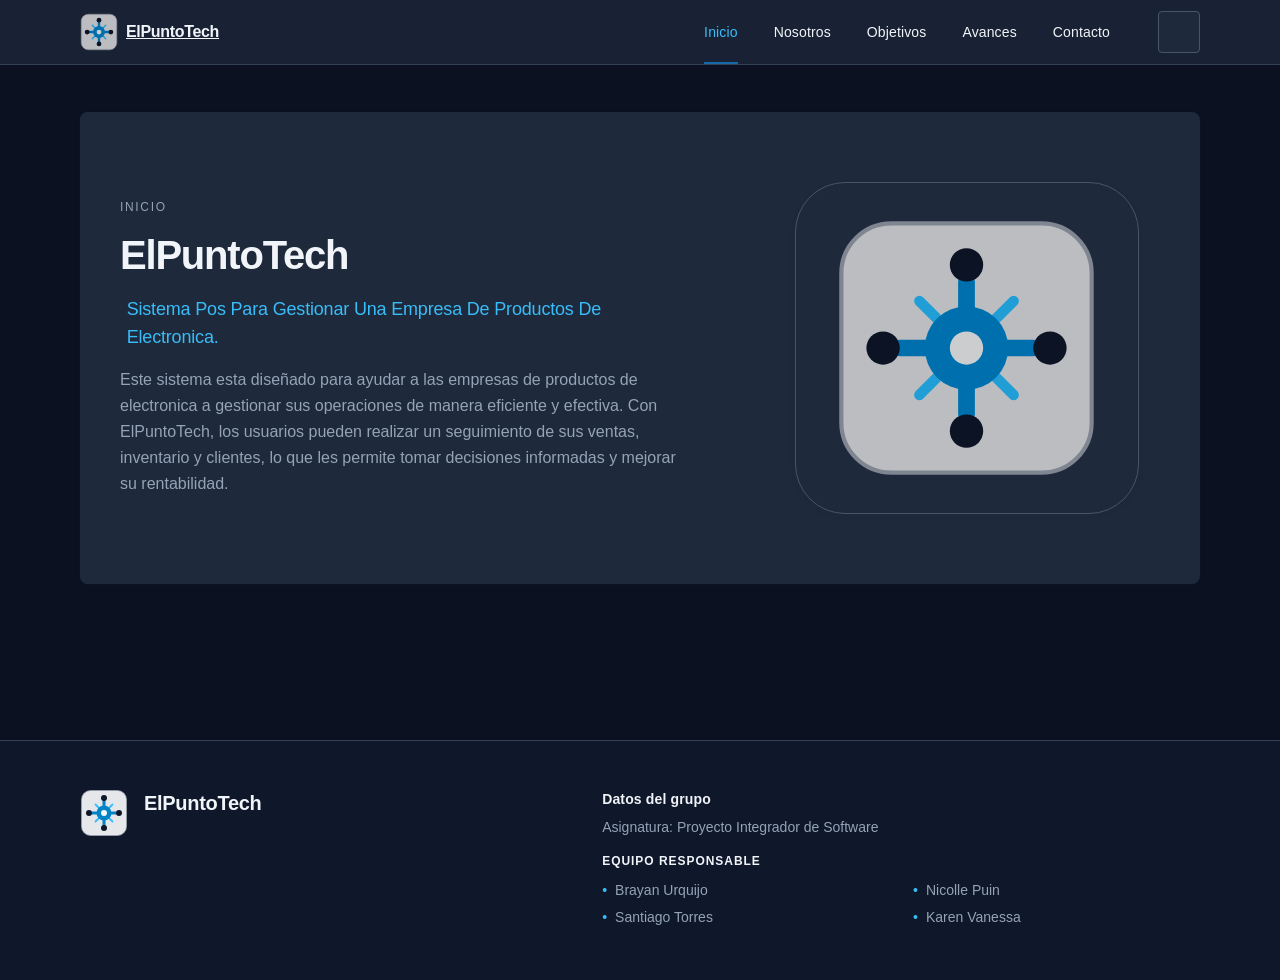
==== Index.html @ d8b2cdc7 "feat: agregar páginas base del proyecto" ====
<!DOCTYPE html>
<html lang="es">
	<head>
		<meta charset="utf-8">
		<meta content="width=device-width, initial-scale=1.0" name="viewport">
		<title>
			ElPuntoTech
		</title>
		<link rel="icon" type="image/svg+xml" href="img/logo-elpuntotech.svg">
		<link href="https://fonts.googleapis.com/icon?family=Material+Icons" rel="stylesheet">
		<link href="css/styles.css" rel="stylesheet">
		<script src="js/theme.js"></script>
	</head>
	<body class="cuerpo-aplicacion">
		<header class="encabezado-principal">
			<nav class="barra-navegacion">
				<div class="contenedor-pagina contenedor-navegacion">
					<a class="marca-navegacion" href="Index.html">
						<img class="logo-marca" src="img/logo-elpuntotech.svg" alt="Isotipo de ElPuntoTech">
						<span class="nombre-marca">ElPuntoTech</span>
					</a>
					<ul class="enlaces-navegacion">
						<li class="active">
							<a aria-current="page" href="Index.html">Inicio</a>
						</li>
						<li>
							<a href="Nosotros.html">Nosotros</a>
						</li>
						<li>
							<a href="Objetivos.html">Objetivos</a>
						</li>
						<li>
							<a href="Avances.html">Avances</a>
						</li>
						<li>
							<a href="Contacto.html">Contacto</a>
						</li>
					</ul>
					<button aria-label="Cambiar tema" class="boton-tema" id="boton-tema" title="Cambiar tema" type="button">
						<i class="material-icons" id="icono-tema">light_mode</i>
					</button>
				</div>
			</nav>
		</header>

		<main class="contenido-principal">
			<section class="seccion-inicio">
				<div class="contenedor-pagina">
					<div class="tarjeta-inicio">
						<div class="contenido-tarjeta">
							<div class="distribucion-inicio">
								<div class="contenido-inicio">
									<span class="etiqueta-inicio">INICIO</span>
									<h1 class="titulo-inicio">ElPuntoTech</h1>
									<p class="resumen-inicio">
										Sistema Pos Para Gestionar Una Empresa De Productos De Electronica.
									</p>
									<p class="descripcion-inicio">
										Este sistema esta diseñado para ayudar a las empresas de productos de electronica a gestionar sus operaciones de manera eficiente y efectiva. Con ElPuntoTech, los usuarios pueden realizar un seguimiento de sus ventas, inventario y clientes, lo que les permite tomar decisiones informadas y mejorar su rentabilidad.
									</p>
								</div>
								<div class="imagen-inicio">
									<div class="marco-logo">
										<img class="logo-principal" src="img/logo-elpuntotech.svg" alt="Logo de ElPuntoTech">
									</div>
								</div>
							</div>
						</div>
					</div>
				</div>
			</section>
		</main>


		<footer class="pie-pagina">
			<div class="contenedor-pagina">
				<div class="distribucion-pie">
					<div class="marca-pie">
						<img class="logo-pie" src="img/logo-elpuntotech.svg" alt="Isotipo de ElPuntoTech">
						<div>
							<span class="titulo-pie">ElPuntoTech</span>
						</div>
					</div>
					<div class="datos-grupo">
						<span class="encabezado-pie">Datos del grupo</span>
						<p class="texto-pie">
							Asignatura: Proyecto Integrador de Software
						</p>
						<span class="etiqueta-integrantes">Equipo responsable</span>
						<ul class="lista-integrantes">
							<li>Brayan Urquijo</li>
							<li>Nicolle Puin</li>
							<li>Santiago Torres</li>
							<li>Karen Vanessa</li>
						</ul>
					</div>
				</div>
			</div>
		</footer>

		
		<script src="js/app.js"></script>

	</body>
</html>
---- css/styles.css ----
html,
body {
  margin: 0;
  padding: 0;
}

body {
  min-width: 320px;
  overscroll-behavior: none;
}

main > :first-child {
  margin-top: 0 !important;
}

main > :last-child {
  margin-bottom: 0 !important;
}

::-webkit-scrollbar {
  display: none;
}

.cuerpo-aplicacion {
  background: #eef0f2;
  color: #1f2933;
  font-family: "Inter", sans-serif;
}

.contenido-principal {
  min-height: calc(100vh - 14rem);
  padding-top: 64px;
  background: #eef0f2;
}

.encabezado-principal {
  position: fixed;
  top: 0;
  right: 0;
  left: 0;
  z-index: 1000;
}

.barra-navegacion {
  display: flex;
  align-items: center;
  height: 64px;
  background: #f5f6f7;
  border-bottom: 1px solid #aeb5bd;
  box-shadow: none;
}

.contenedor-navegacion {
  display: flex;
  align-items: center;
  gap: 1rem;
  height: 100%;
}

.contenedor-pagina {
  width: 90%;
  max-width: 1120px;
  margin: 0 auto;
}

.marca-navegacion {
  position: static;
  display: inline-flex;
  align-items: center;
  flex: 0 0 auto;
  gap: 0.5rem;
  color: #1f2933;
  font-weight: 700;
  letter-spacing: -0.02em;
}

.logo-marca {
  display: block;
  width: 38px;
  height: 38px;
  object-fit: contain;
}

.nombre-marca {
  font-size: inherit;
}

.enlaces-navegacion {
  display: flex;
  align-items: center;
  gap: 0.25rem;
  margin: 0 0 0 auto;
  padding: 0;
  list-style: none;
}

.enlaces-navegacion li {
  display: block;
}

.enlaces-navegacion a {
  display: block;
  padding: 0 16px;
  line-height: 64px;
  text-decoration: none;
}

.barra-navegacion .enlaces-navegacion a {
  position: relative;
  color: #59636e;
  font-size: 0.875rem;
  font-weight: 500;
  letter-spacing: 0.01em;
}

.barra-navegacion .enlaces-navegacion a::after {
  position: absolute;
  right: 16px;
  bottom: 0;
  left: 16px;
  height: 2px;
  background: #1769aa;
  content: "";
  opacity: 0;
  transition: opacity 0.2s ease;
}

.barra-navegacion .enlaces-navegacion li.active a,
.barra-navegacion .enlaces-navegacion li:hover a {
  color: #1769aa;
}

.barra-navegacion .enlaces-navegacion li.active a::after,
.barra-navegacion .enlaces-navegacion li:hover a::after {
  opacity: 1;
}

.boton-tema {
  display: inline-flex;
  align-items: center;
  justify-content: center;
  width: 42px;
  height: 42px;
  margin: 0 0 0 1rem;
  padding: 0;
  color: #4b5563;
  background: #e4e7ea;
  border: 1px solid #9da5ae;
  border-radius: 4px;
  cursor: pointer;
  line-height: 1;
}

.boton-tema:hover,
.boton-tema:focus {
  color: #155e91;
  background: #d7dce1;
  border-color: #6b7280;
}

.seccion-inicio {
  padding: 3rem 0;
}

.tarjeta-inicio {
  overflow: hidden;
  margin: 0;
  background: #f8f9fa;
  border-radius: 8px;
  box-shadow: 0 2px 5px rgb(31 41 51 / 12%);
}

.contenido-tarjeta {
  padding: 0;
}

.distribucion-inicio {
  display: grid;
  grid-template-columns: 7fr 5fr;
}

.contenido-inicio {
  display: flex;
  flex-direction: column;
  align-items: center;
  justify-content: center;
  min-height: 360px;
  padding: 3.5rem 2.5rem;
  text-align: left;
  background: #f8f9fa;
}

.etiqueta-inicio {
  display: inline-block;
  align-self: flex-start;
  margin-bottom: 1rem;
  color: #59636e;
  font-size: 0.75rem;
  font-weight: 500;
  letter-spacing: 0.14em;
  line-height: 1rem;
  text-transform: uppercase;
}

.titulo-inicio {
  width: 100%;
  max-width: 620px;
  margin: 0 0 1rem;
  color: #1f2933;
  font-size: 2.5rem;
  font-weight: 700;
  letter-spacing: -0.03em;
  line-height: 3rem;
}

.resumen-inicio {
  width: 100%;
  max-width: 560px;
  margin: 0 0 1rem;
  color: #1769aa;
  font-size: 1.125rem;
  letter-spacing: -0.01em;
  line-height: 1.75rem;
}

.descripcion-inicio {
  width: 100%;
  max-width: 600px;
  margin: 0;
  color: #59636e;
  font-size: 1rem;
  line-height: 1.625;
}

.imagen-inicio {
  display: flex;
  align-items: center;
  justify-content: center;
  min-height: 360px;
  padding: 2rem;
  border-radius: 0 8px 8px 0;
}

.marco-logo {
  width: 85%;
  overflow: hidden;
  background: #f8f9fa;
  border: 1px solid #cbd5e1;
  border-radius: 50px;
  box-shadow: 0 2px 5px rgb(31 41 51 / 12%);
}

.logo-principal {
  display: block;
  width: 78%;
  max-width: 280px;
  margin: 2rem auto;
  aspect-ratio: 1;
  object-fit: contain;
}

.pie-pagina {
  padding: 3rem 0 1.25rem;
  background: #f5f6f7;
  border-top: 1px solid #aeb5bd;
}

.distribucion-pie {
  display: grid;
  grid-template-columns: 5fr 6fr;
  gap: 1.5rem;
  align-items: flex-start;
  margin-bottom: 2rem;
}

.marca-pie {
  display: flex;
  align-items: flex-start;
  gap: 1rem;
}

.logo-pie {
  width: 48px;
  height: 48px;
  flex: 0 0 auto;
  object-fit: contain;
}

.titulo-pie {
  display: block;
  margin-bottom: 0.5rem;
  color: #1f2933;
  font-size: 1.25rem;
  font-weight: 600;
  letter-spacing: -0.015em;
  line-height: 1.75rem;
}

.encabezado-pie {
  display: block;
  margin-bottom: 0.5rem;
  color: #1f2933;
  font-size: 0.875rem;
  font-weight: 600;
  letter-spacing: 0.01em;
  line-height: 1.25rem;
}

.texto-pie {
  margin: 0 0 0.75rem;
  color: #59636e;
  font-size: 0.875rem;
  line-height: 1.5;
}

.etiqueta-integrantes {
  display: block;
  margin-top: 1rem;
  color: #1f2933;
  font-size: 0.75rem;
  font-weight: 600;
  letter-spacing: 0.08em;
  text-transform: uppercase;
}

.lista-integrantes {
  display: grid;
  grid-template-columns: repeat(2, minmax(0, 1fr));
  gap: 0.35rem 1.5rem;
  margin: 0.75rem 0 0;
  padding: 0;
  color: #59636e;
  font-size: 0.875rem;
  line-height: 1.5;
  list-style: none;
}

.lista-integrantes li::before {
  margin-right: 0.5rem;
  color: #1769aa;
  content: "•";
}

html.dark,
html.dark body {
  background: #0b1120 !important;
  color: #f1f5f9 !important;
  color-scheme: dark;
}

html.dark .contenido-principal {
  background: #0b1120 !important;
}

html:not(.dark) .contenido-principal {
  border: 1px solid #cbd5e1;
}

html.dark .barra-navegacion {
  background: #182234 !important;
  border-color: #334155 !important;
}

html.dark .marca-navegacion,
html.dark .barra-navegacion .enlaces-navegacion a {
  color: #f1f5f9;
}

html.dark .barra-navegacion .enlaces-navegacion li.active a,
html.dark .barra-navegacion .enlaces-navegacion li:hover a {
  color: #38bdf8;
}

html.dark .logo-marca {
  filter: brightness(0.82) saturate(1.15);
}

html.dark .boton-tema {
  color: #f1f5f9;
  background: #1e293b;
  border-color: #475569;
}

html.dark .boton-tema:hover,
html.dark .boton-tema:focus {
  color: #38bdf8;
  background: #334155;
  border-color: #475569;
}

html.dark .tarjeta-inicio,
html.dark .contenido-inicio,
html.dark .marco-logo {
  background: #1e293b;
  border-color: #475569;
}

html.dark .titulo-inicio,
html.dark .titulo-pie,
html.dark .encabezado-pie,
html.dark .etiqueta-integrantes {
  color: #f1f5f9;
}

html.dark .etiqueta-inicio,
html.dark .descripcion-inicio,
html.dark .texto-pie,
html.dark .lista-integrantes {
  color: #94a3b8;
}

html.dark .resumen-inicio {
  color: #38bdf8;
}

html.dark .logo-principal {
  filter: brightness(0.82) saturate(1.15);
}

html.dark .pie-pagina {
  background: #0f172a;
  border-color: #334155;
}

html.dark .lista-integrantes li::before {
  color: #38bdf8;
}

@media only screen and (max-width: 992px) {
  .distribucion-inicio {
    grid-template-columns: 1fr;
  }

  .contenido-inicio {
    padding: 2.5rem;
  }
}

@media only screen and (max-width: 600px) {
  .seccion-inicio {
    padding-top: 1.5rem;
    padding-bottom: 1.5rem;
  }

  .distribucion-inicio,
  .distribucion-pie {
    display: block;
  }

  .contenido-inicio,
  .imagen-inicio {
    padding: 1.5rem;
  }

  .titulo-inicio {
    font-size: 1.875rem;
    line-height: 2.25rem;
  }

  .resumen-inicio {
    font-size: 1rem;
    line-height: 1.5rem;
  }

  .datos-grupo {
    margin-top: 2rem;
  }

  .lista-integrantes {
    grid-template-columns: 1fr;
  }

  .nombre-marca {
    font-size: 1rem;
  }

  .boton-tema {
    margin-left: 4px;
  }

  .contenedor-pagina {
    width: calc(100% - 2rem);
  }
}
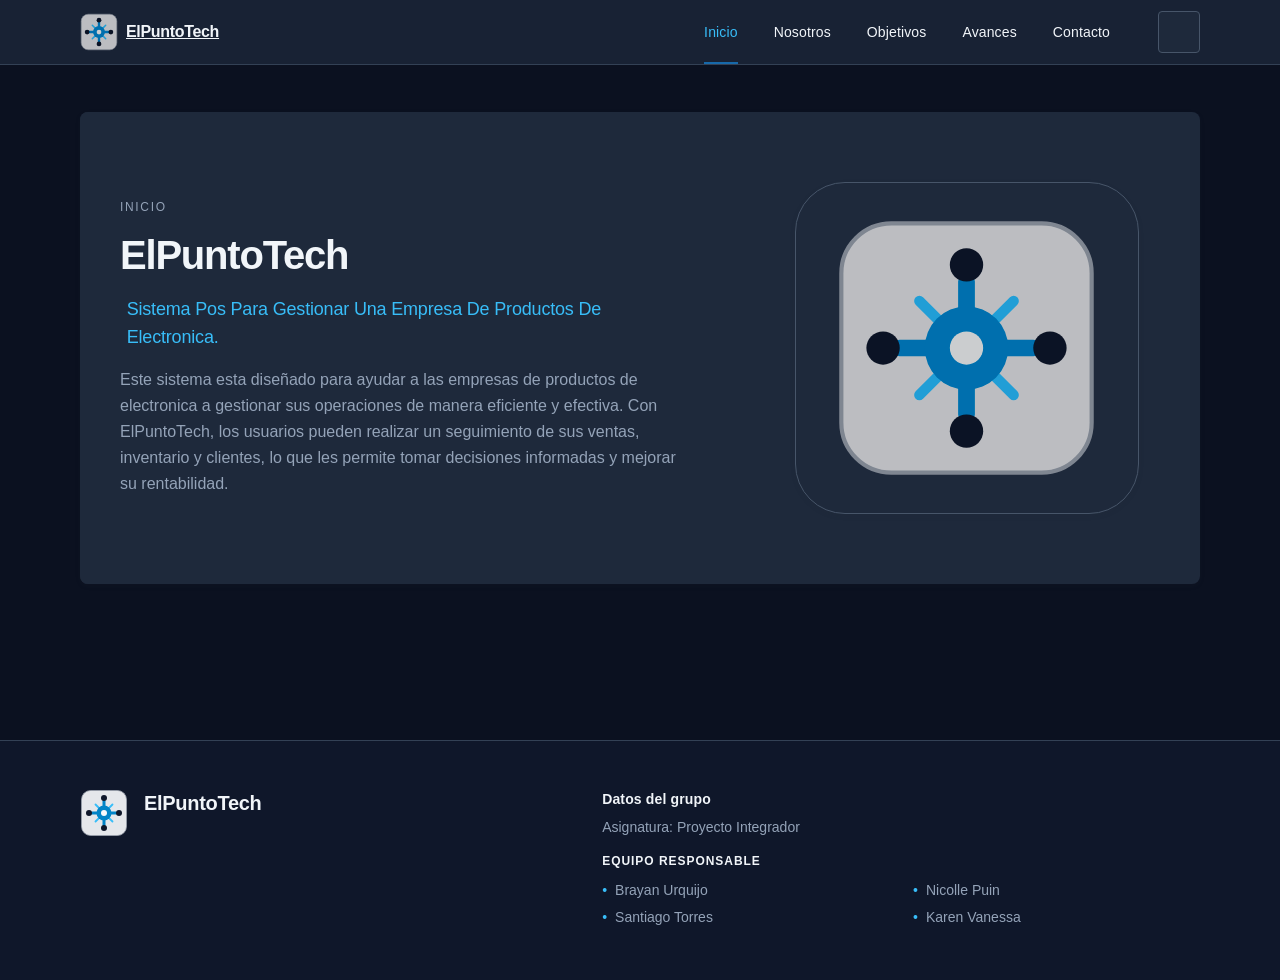
==== commit bf05b99d: "se elimina la confucion de la asignatura (TENIA PROYECTO INTEGRADOR DE SOFTWARE - HABIA ESCRITO DESA" ====
--- a/Index.html
+++ b/Index.html
@@ -84,7 +84,7 @@
 					<div class="datos-grupo">
 						<span class="encabezado-pie">Datos del grupo</span>
 						<p class="texto-pie">
-							Asignatura: Proyecto Integrador de Software
+							Asignatura: Proyecto Integrador
 						</p>
 						<span class="etiqueta-integrantes">Equipo responsable</span>
 						<ul class="lista-integrantes">
--- a/css/styles.css
+++ b/css/styles.css
@@ -170,6 +170,101 @@
   box-shadow: 0 2px 5px rgb(31 41 51 / 12%);
 }
 
+.seccion-objetivos {
+  padding: 3rem 0;
+}
+
+.tarjeta-objetivos {
+  margin-top: 2rem;
+}
+
+.titulo-objetivos {
+  margin-bottom: 1.5rem;
+  font-size: 1.8rem;
+  line-height: 2.25rem;
+}
+
+.lista-desplegable {
+  display: block;
+  margin: 0;
+  padding: 0;
+  border: 0;
+  box-shadow: none;
+  list-style: none;
+}
+
+.lista-desplegable li {
+  margin-bottom: 0.75rem;
+  border: 0;
+}
+
+.lista-desplegable .collapsible-header {
+  display: flex;
+  align-items: center;
+  cursor: pointer;
+  user-select: none;
+}
+
+.lista-desplegable .collapsible-body {
+  display: none;
+}
+
+.lista-desplegable li.active .collapsible-body {
+  display: block;
+}
+
+.lista-desplegable .collapsible-header {
+  min-height: 4rem;
+  padding: 1rem 1.25rem;
+  color: #1f2933;
+  background: #f1f5f9;
+  border: 1px solid #cbd5e1;
+  border-radius: 6px;
+  font-size: 1rem;
+  line-height: 1.5;
+  transition: background-color 0.2s ease, border-color 0.2s ease;
+}
+
+.lista-desplegable .collapsible-header:hover,
+.lista-desplegable .collapsible-header:focus {
+  background: #e2e8f0;
+  border-color: #1769aa;
+}
+
+.lista-desplegable .collapsible-header i.material-icons {
+  flex: 0 0 auto;
+  margin-right: 0.75rem;
+  color: #1769aa;
+}
+
+.lista-desplegable .collapsible-body {
+  padding: 1.25rem 1.5rem;
+  color: #59636e;
+  background: #fff;
+  border: 1px solid #cbd5e1;
+  border-top: 0;
+  border-radius: 0 0 6px 6px;
+  line-height: 1.625;
+}
+
+html.dark .lista-desplegable .collapsible-header {
+  color: #38bdf8;
+  background: #1e293b;
+  border-color: #475569;
+}
+
+html.dark .lista-desplegable .collapsible-header:hover,
+html.dark .lista-desplegable .collapsible-header:focus {
+  background: #334155;
+  border-color: #38bdf8;
+}
+
+html.dark .lista-desplegable .collapsible-body {
+  color: #94a3b8;
+  background: #0f172a;
+  border-color: #334155;
+}
+
 .contenido-tarjeta {
   padding: 0;
 }
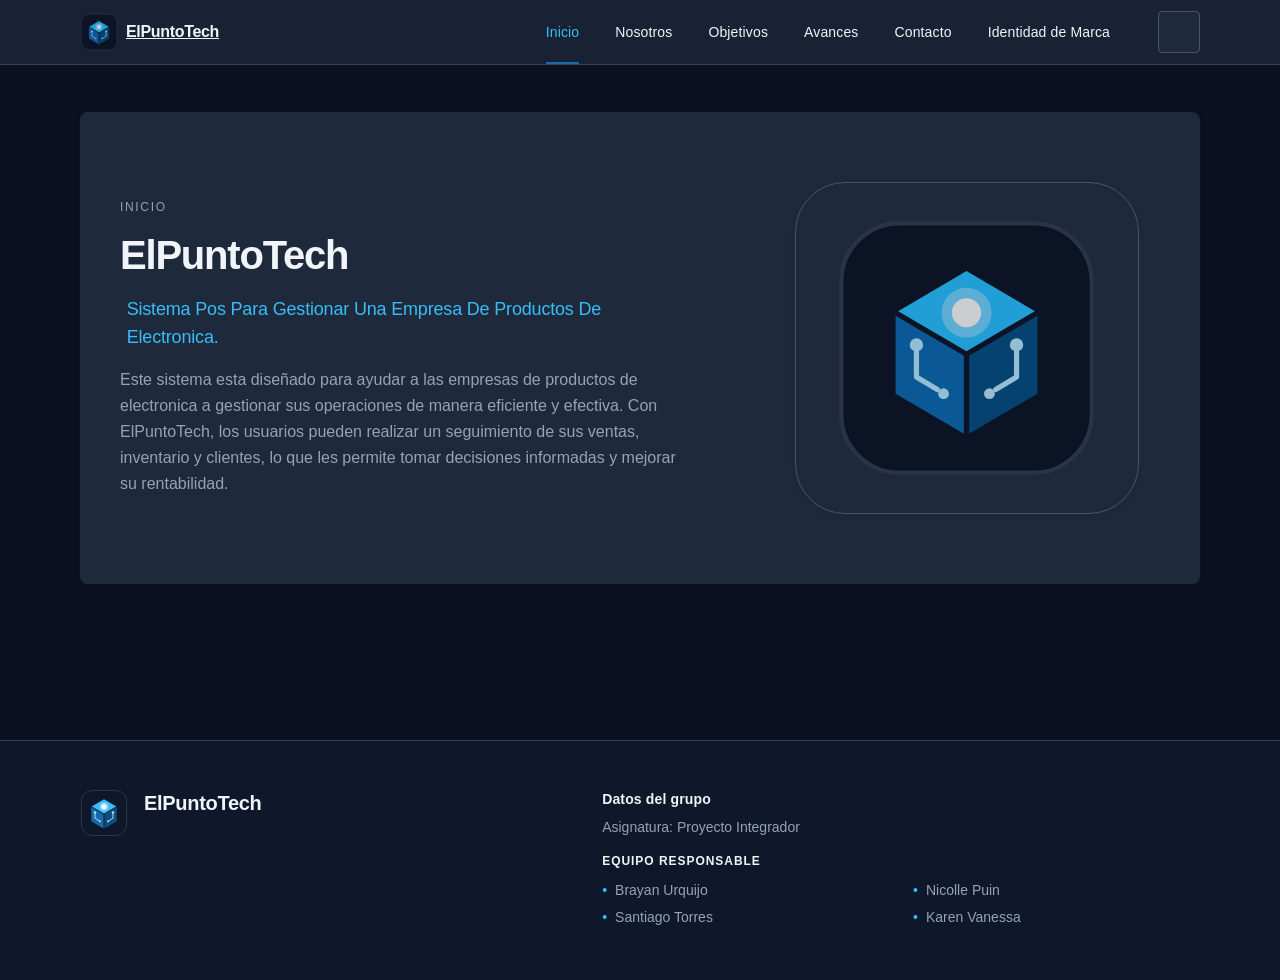
==== commit a7e7c363: "Justificacion de tipografia, logo, paleta de coloes y slogan" ====
--- a/Index.html
+++ b/Index.html
@@ -34,6 +34,9 @@
 						</li>
 						<li>
 							<a href="Contacto.html">Contacto</a>
+						</li>
+						<li>
+							<a href="Identidad-de-Marca.html">Identidad de Marca</a>
 						</li>
 					</ul>
 					<button aria-label="Cambiar tema" class="boton-tema" id="boton-tema" title="Cambiar tema" type="button">
--- a/css/styles.css
+++ b/css/styles.css
@@ -174,8 +174,55 @@
   padding: 3rem 0;
 }
 
+.seccion-nosotros {
+  padding: 3rem 0;
+}
+
+.tarjeta-presentacion {
+  margin-bottom: 2rem;
+}
+
+.tarjetas-identidad {
+  display: grid;
+  grid-template-columns: repeat(2, minmax(0, 1fr));
+  gap: 2rem;
+}
+
+.contenido-identidad {
+  display: flex;
+  flex-direction: column;
+  align-items: flex-start;
+  min-height: 280px;
+  padding: 2.5rem;
+}
+
+.icono-identidad {
+  display: inline-flex;
+  align-items: center;
+  justify-content: center;
+  width: 3rem;
+  height: 3rem;
+  margin-bottom: 1.5rem;
+  color: #1769aa;
+  background: #e2e8f0;
+  border-radius: 50%;
+  font-size: 1.5rem;
+}
+
+.titulo-identidad {
+  margin: 0 0 1rem;
+  color: #1f2933;
+  font-size: 1.8rem;
+  font-weight: 700;
+  line-height: 2.25rem;
+}
+
 .tarjeta-objetivos {
   margin-top: 2rem;
+}
+
+.tarjeta-objetivos .contenido-objetivos {
+  padding: 2.5rem;
 }
 
 .titulo-objetivos {
@@ -265,6 +312,15 @@
   border-color: #334155;
 }
 
+html.dark .icono-identidad {
+  color: #38bdf8;
+  background: #334155;
+}
+
+html.dark .titulo-identidad {
+  color: #f1f5f9;
+}
+
 .contenido-tarjeta {
   padding: 0;
 }
@@ -577,3 +633,928 @@
     width: calc(100% - 2rem);
   }
 }
+
+/* DISEÑO DE AVANCES.HTML */
+
+.seccion-avances {
+  padding: 3rem 0;
+}
+
+.resumen-avances {
+  min-height: 0;
+}
+
+.cuadricula-resumen {
+  display: grid;
+  grid-template-columns: repeat(2, minmax(0, 1fr));
+  gap: 1rem;
+  width: 100%;
+}
+
+.dato-resumen {
+  padding: 1.25rem 1rem;
+  background: #eef0f2;
+  border: 1px solid #cbd5e1;
+  border-radius: 8px;
+}
+
+.numero-resumen {
+  display: block;
+  color: #1769aa;
+  font-size: 2rem;
+  font-weight: 700;
+  letter-spacing: -0.03em;
+  line-height: 2.5rem;
+}
+
+.texto-resumen {
+  display: block;
+  color: #59636e;
+  font-size: 0.875rem;
+  line-height: 1.25rem;
+}
+
+.encabezado-bloque {
+  margin: 2rem 0 1rem;
+}
+
+/* Etiquetas y estados */
+
+.etiqueta-avance {
+  display: inline-flex;
+  align-items: center;
+  gap: 0.25rem;
+  padding: 0.125rem 0.625rem;
+  color: #59636e;
+  background: #eef0f2;
+  border: 1px solid #cbd5e1;
+  border-radius: 4px;
+  font-size: 0.75rem;
+  font-weight: 500;
+  letter-spacing: 0.02em;
+  line-height: 1.25rem;
+  white-space: nowrap;
+}
+
+.etiqueta-avance i.material-icons {
+  font-size: 0.875rem;
+  line-height: 1;
+}
+
+.etiqueta-avance.estado-completado {
+  color: #ffffff;
+  background: #1769aa;
+  border-color: #1769aa;
+}
+
+/* Botones */
+
+.boton-avance {
+  display: inline-flex;
+  align-items: center;
+  gap: 0.5rem;
+  height: 40px;
+  padding: 0 1.25rem;
+  color: #ffffff;
+  background: #1769aa;
+  border: 1px solid #1769aa;
+  border-radius: 4px;
+  box-shadow: none;
+  font-size: 0.875rem;
+  font-weight: 600;
+  letter-spacing: 0.01em;
+  line-height: 1;
+  text-decoration: none;
+  text-transform: none;
+  cursor: pointer;
+}
+
+.boton-avance:hover,
+.boton-avance:focus {
+  color: #ffffff;
+  background: #155e91;
+  border-color: #155e91;
+  box-shadow: none;
+}
+
+.boton-avance i.material-icons {
+  height: auto;
+  margin: 0;
+  font-size: 1.125rem;
+  line-height: 1;
+}
+
+.boton-avance-secundario {
+  color: #1f2933;
+  background: transparent;
+  border-color: #9da5ae;
+}
+
+.boton-avance-secundario:hover,
+.boton-avance-secundario:focus {
+  color: #1769aa;
+  background: #e4e7ea;
+  border-color: #1769aa;
+}
+
+/* Contenedores de avances (Grid de Materialize) */
+
+.row.fila-avances {
+  display: grid;
+  grid-template-columns: repeat(2, minmax(0, 1fr));
+  gap: 1.5rem;
+  align-items: start;
+  margin: 0;
+}
+
+.row.fila-avances > .col {
+  display: flex;
+  float: none;
+  width: auto;
+  margin: 0;
+  padding: 0;
+}
+
+.tarjeta-avance {
+  display: flex;
+  flex-direction: column;
+  width: 100%;
+  overflow: hidden;
+  background: #f8f9fa;
+  border: 1px solid #cbd5e1;
+  border-radius: 8px;
+  box-shadow: 0 2px 5px rgb(31 41 51 / 12%);
+  transition: border-color 0.2s ease;
+}
+
+.tarjeta-avance:hover {
+  border-color: #1769aa;
+}
+
+.cabecera-avance {
+  display: flex;
+  align-items: center;
+  justify-content: space-between;
+  gap: 1rem;
+  padding: 0.75rem 1.5rem;
+  background: #eef0f2;
+  border-bottom: 1px solid #cbd5e1;
+}
+
+.icono-avance {
+  display: flex;
+  flex: 0 0 auto;
+  align-items: center;
+  justify-content: center;
+  width: 40px;
+  height: 40px;
+  color: #1769aa;
+  background: #f8f9fa;
+  border: 1px solid #cbd5e1;
+  border-radius: 8px;
+}
+
+.meta-avance {
+  display: flex;
+  flex-wrap: wrap;
+  justify-content: flex-end;
+  gap: 0.5rem;
+}
+
+.cuerpo-avance {
+  display: flex;
+  flex: 1 1 auto;
+  flex-direction: column;
+  min-height: 18.5rem;
+  padding: 1.25rem 1.5rem;
+}
+
+.titulo-avance {
+  margin: 0 0 0.5rem;
+  color: #1f2933;
+  font-size: 1.25rem;
+  font-weight: 600;
+  letter-spacing: -0.015em;
+  line-height: 1.75rem;
+}
+
+.texto-avance {
+  margin: 0 0 0.75rem;
+  color: #59636e;
+  font-size: 0.9375rem;
+  line-height: 1.5;
+}
+
+.lista-detalle {
+  margin: 0 0 1.25rem;
+  padding: 0;
+  color: #59636e;
+  font-size: 0.875rem;
+  line-height: 1.5;
+  list-style: none;
+}
+
+.lista-detalle li {
+  margin-bottom: 0.5rem;
+}
+
+.lista-detalle li:last-child {
+  margin-bottom: 0;
+}
+
+.lista-detalle li::before {
+  margin-right: 0.5rem;
+  color: #1769aa;
+  content: "•";
+}
+
+.lista-detalle strong {
+  color: #1f2933;
+  font-weight: 600;
+}
+
+.acciones-avance {
+  display: flex;
+  margin-top: auto;
+  flex-wrap: wrap;
+  gap: 0.75rem;
+}
+
+/* Visor de PDF */
+
+.visor-avance {
+  border-top: 1px solid #cbd5e1;
+}
+
+.visor-documento {
+  display: block;
+  width: 100%;
+  height: 520px;
+  background: #ffffff;
+  border: 0;
+}
+
+.toast {
+  color: #f8fafc;
+  background: #0f172a;
+  border: 1px solid #334155;
+  border-radius: 4px;
+  font-size: 0.875rem;
+}
+
+/* Modo oscuro */
+
+html.dark .dato-resumen {
+  background: #0f172a;
+  border-color: #334155;
+}
+
+html.dark .numero-resumen {
+  color: #38bdf8;
+}
+
+html.dark .texto-resumen,
+html.dark .texto-avance,
+html.dark .lista-detalle {
+  color: #94a3b8;
+}
+
+html.dark .titulo-avance,
+html.dark .lista-detalle strong {
+  color: #f1f5f9;
+}
+
+html.dark .etiqueta-avance {
+  color: #94a3b8;
+  background: #0f172a;
+  border-color: #475569;
+}
+
+html.dark .etiqueta-avance.estado-completado {
+  color: #0b1120;
+  background: #38bdf8;
+  border-color: #38bdf8;
+}
+
+html.dark .boton-avance {
+  color: #0b1120;
+  background: #38bdf8;
+  border-color: #38bdf8;
+}
+
+html.dark .boton-avance:hover,
+html.dark .boton-avance:focus {
+  color: #0b1120;
+  background: #38bdf8;
+  border-color: #38bdf8;
+  filter: brightness(1.12);
+}
+
+html.dark .boton-avance-secundario {
+  color: #f1f5f9;
+  background: transparent;
+  border-color: #475569;
+}
+
+html.dark .boton-avance-secundario:hover,
+html.dark .boton-avance-secundario:focus {
+  color: #38bdf8;
+  background: #334155;
+  border-color: #38bdf8;
+  filter: none;
+}
+
+html.dark .tarjeta-avance {
+  background: #1e293b;
+  border-color: #475569;
+}
+
+html.dark .tarjeta-avance:hover {
+  border-color: #38bdf8;
+}
+
+html.dark .cabecera-avance {
+  background: #0f172a;
+  border-color: #334155;
+}
+
+html.dark .icono-avance {
+  color: #38bdf8;
+  background: #1e293b;
+  border-color: #475569;
+}
+
+html.dark .lista-detalle li::before {
+  color: #38bdf8;
+}
+
+html.dark .visor-avance {
+  border-color: #334155;
+}
+
+/* Responsive */
+
+@media only screen and (max-width: 992px) {
+  .cuerpo-avance {
+    min-height: 21rem;
+  }
+}
+
+@media only screen and (max-width: 600px) {
+  .row.fila-avances {
+    grid-template-columns: 1fr;
+  }
+
+  .seccion-avances {
+    padding-top: 1.5rem;
+    padding-bottom: 1.5rem;
+  }
+
+  .encabezado-bloque {
+    margin-top: 2rem;
+  }
+
+  .cabecera-avance {
+    padding: 1rem;
+  }
+
+  .cuerpo-avance {
+    min-height: 0;
+    padding: 1.25rem;
+  }
+
+  .visor-documento {
+    height: 420px;
+  }
+}
+
+nav.barra-navegacion {
+  height: 64px;
+  line-height: normal;
+  background: #f5f6f7;
+  border-bottom: 1px solid #aeb5bd;
+  box-shadow: none;
+}
+
+nav.barra-navegacion .enlaces-navegacion a {
+  line-height: 64px;
+}
+
+html.dark nav.barra-navegacion {
+  background: #182234 !important;
+  border-color: #334155 !important;
+}
+
+/* Sección Contacto (contacto.html)*/
+.seccion-contacto {
+  padding: 3rem 0;
+}
+
+.seccion-contacto .descripcion-inicio {
+  font-size: 1.125rem;
+  line-height: 1.75;
+  max-width: 800px;
+}
+
+.tarjeta-contacto-hero {
+  margin-bottom: 2rem;
+}
+
+.contenido-contacto-encabezado {
+  min-height: auto;
+  padding: 2.5rem;
+}
+
+.distribucion-contacto {
+  display: grid;
+  grid-template-columns: 1fr;
+  gap: 1.5rem;
+  align-items: stretch;
+}
+
+.tarjeta-formulario,
+.tarjeta-info-contacto {
+  height: 100%;
+}
+
+.contenido-tarjeta-contacto {
+  padding: 2.5rem;
+  background: #f8f9fa;
+  height: 100%;
+  display: flex;
+  flex-direction: column;
+}
+
+.titulo-bloque-contacto {
+  font-size: 1.5rem;
+  line-height: 2rem;
+  margin: 0 0 0.5rem;
+}
+
+.descripcion-formulario {
+  color: #59636e;
+  font-size: 0.95rem;
+  line-height: 1.5;
+  margin: 0 0 1.5rem;
+}
+
+/* Formulario y Controles */
+.formulario-contacto {
+  display: flex;
+  flex-direction: column;
+  gap: 1.25rem;
+}
+
+.grupo-campo {
+  display: flex;
+  flex-direction: column;
+  gap: 0.35rem;
+}
+
+.etiqueta-campo {
+  display: inline-flex;
+  align-items: center;
+  gap: 0.4rem;
+  color: #1f2933;
+  font-size: 0.875rem;
+  font-weight: 600;
+  letter-spacing: -0.01em;
+}
+
+.etiqueta-campo .icono-campo {
+  font-size: 1.15rem;
+  color: #1769aa;
+}
+
+.entrada-texto,
+.area-texto {
+  width: 100% !important;
+  background-color: #ffffff !important;
+  border: 1px solid #cbd5e1 !important;
+  border-radius: 6px !important;
+  padding: 0.75rem 1rem !important;
+  font-family: inherit !important;
+  font-size: 0.95rem !important;
+  color: #1f2933 !important;
+  box-sizing: border-box !important;
+  outline: none !important;
+  transition: border-color 0.2s ease, box-shadow 0.2s ease, background-color 0.2s ease !important;
+  height: auto !important;
+  margin: 0 !important;
+}
+
+.area-texto {
+  resize: vertical;
+  min-height: 110px;
+}
+
+.entrada-texto:focus,
+.area-texto:focus {
+  border-color: #1769aa !important;
+  box-shadow: 0 0 0 3px rgba(23, 105, 170, 0.15) !important;
+}
+
+.entrada-texto.campo-error,
+.area-texto.campo-error {
+  border-color: #ba1a1a !important;
+  box-shadow: 0 0 0 2px rgba(186, 26, 26, 0.15) !important;
+}
+
+.mensaje-error {
+  color: #ba1a1a;
+  font-size: 0.8rem;
+  font-weight: 500;
+  min-height: 1.1rem;
+  display: block;
+  margin-top: 0.15rem;
+}
+
+/* Botones con estilo Materialize */
+.acciones-formulario {
+  display: flex;
+  align-items: center;
+  gap: 1rem;
+  margin-top: 0.5rem;
+  flex-wrap: wrap;
+}
+
+.btn.boton-enviar {
+  background-color: #1769aa;
+  color: #ffffff;
+  border-radius: 6px;
+  box-shadow: 0 2px 4px rgba(31, 41, 51, 0.12);
+  font-weight: 600;
+  font-size: 0.925rem;
+  letter-spacing: 0.01em;
+  text-transform: none;
+  height: 44px;
+  line-height: 44px;
+  padding: 0 1.5rem;
+  display: inline-flex;
+  align-items: center;
+  justify-content: center;
+  cursor: pointer;
+  transition: background-color 0.2s ease, box-shadow 0.2s ease, transform 0.1s ease;
+}
+
+.btn.boton-enviar:hover,
+.btn.boton-enviar:focus {
+  background-color: #155e91;
+  box-shadow: 0 4px 8px rgba(23, 105, 170, 0.25);
+}
+
+.btn.boton-enviar i.material-icons {
+  font-size: 1.15rem;
+  margin-left: 0.5rem;
+  line-height: inherit;
+}
+
+.btn-flat.boton-limpiar {
+  color: #59636e;
+  font-size: 0.9rem;
+  font-weight: 500;
+  text-transform: none;
+  height: 44px;
+  line-height: 44px;
+  padding: 0 1rem;
+  border-radius: 6px;
+  display: inline-flex;
+  align-items: center;
+  gap: 0.35rem;
+  cursor: pointer;
+}
+
+.btn-flat.boton-limpiar:hover {
+  background-color: #e4e7ea;
+  color: #1f2933;
+}
+
+/* Mensaje de confirmación visual */
+.mensaje-exito {
+  margin-bottom: 1.25rem;
+  padding: 0.875rem 1.25rem;
+  background-color: #ecfdf5;
+  border: 1px solid #a7f3d0;
+  border-radius: 6px;
+  color: #065f46;
+  font-size: 0.9rem;
+  line-height: 1.5;
+}
+
+.mensaje-exito.oculto {
+  display: none;
+}
+
+/* Información institucional / Canales */
+.lista-canales-contacto {
+  list-style: none;
+  padding: 0;
+  margin: 0 0 2rem;
+  display: flex;
+  flex-direction: column;
+  gap: 1.25rem;
+}
+
+.item-canal {
+  display: flex;
+  align-items: flex-start;
+  gap: 1rem;
+}
+
+.icono-canal-marco {
+  display: flex;
+  align-items: center;
+  justify-content: center;
+  width: 42px;
+  height: 42px;
+  background: #eef0f2;
+  border: 1px solid #cbd5e1;
+  border-radius: 8px;
+  color: #1769aa;
+  flex: 0 0 auto;
+}
+
+.icono-canal-marco i.material-icons {
+  font-size: 1.3rem;
+}
+
+.detalle-canal {
+  display: flex;
+  flex-direction: column;
+}
+
+.titulo-canal {
+  color: #1f2933;
+  font-size: 0.9rem;
+  font-weight: 600;
+  margin-bottom: 0.15rem;
+}
+
+.texto-canal {
+  color: #59636e;
+  font-size: 0.875rem;
+  line-height: 1.4;
+}
+
+.subtexto-canal {
+  color: #8590a0;
+  font-size: 0.8rem;
+  margin-top: 0.1rem;
+}
+
+/* Caja de estado del soporte */
+.caja-estado-soporte {
+  margin-top: auto;
+  display: flex;
+  align-items: center;
+  gap: 0.75rem;
+  padding: 0.875rem 1.25rem;
+  background: #f1f5f9;
+  border: 1px solid #cbd5e1;
+  border-radius: 6px;
+}
+
+.indicador-pulso {
+  width: 10px;
+  height: 10px;
+  background-color: #10b981;
+  border-radius: 50%;
+  box-shadow: 0 0 0 0 rgba(16, 185, 129, 0.7);
+  animation: pulsoVerde 2s infinite;
+  flex: 0 0 auto;
+}
+
+@keyframes pulsoVerde {
+  0% {
+    box-shadow: 0 0 0 0 rgba(16, 185, 129, 0.7);
+  }
+  70% {
+    box-shadow: 0 0 0 8px rgba(16, 185, 129, 0);
+  }
+  100% {
+    box-shadow: 0 0 0 0 rgba(16, 185, 129, 0);
+  }
+}
+
+.texto-estado {
+  color: #1f2933;
+  font-size: 0.825rem;
+  font-weight: 500;
+}
+
+/* Toast de Materialize personalizado */
+.toast-exito {
+  background-color: #0b1120 !important;
+  color: #f1f5f9 !important;
+  border: 1px solid #334155 !important;
+  font-size: 0.9rem !important;
+  border-radius: 8px !important;
+  box-shadow: 0 4px 12px rgba(0, 0, 0, 0.25) !important;
+}
+
+.toast-exito i.material-icons {
+  color: #38bdf8;
+  margin-right: 0.75rem;
+}
+
+/*Modo Oscuro para Contacto*/
+html.dark .contenido-tarjeta-contacto {
+  background: #1e293b;
+}
+
+html.dark .titulo-bloque-contacto,
+html.dark .etiqueta-campo,
+html.dark .titulo-canal,
+html.dark .texto-estado {
+  color: #f1f5f9;
+}
+
+html.dark .etiqueta-campo .icono-campo,
+html.dark .icono-canal-marco {
+  color: #38bdf8;
+}
+
+html.dark .descripcion-formulario,
+html.dark .texto-canal {
+  color: #94a3b8;
+}
+
+html.dark .subtexto-canal {
+  color: #64748b;
+}
+
+html.dark .entrada-texto,
+html.dark .area-texto {
+  background-color: #0f172a !important;
+  border-color: #334155 !important;
+  color: #f1f5f9 !important;
+}
+
+html.dark .entrada-texto:focus,
+html.dark .area-texto:focus {
+  border-color: #38bdf8 !important;
+  box-shadow: 0 0 0 3px rgba(56, 189, 248, 0.2) !important;
+}
+
+html.dark .entrada-texto.campo-error,
+html.dark .area-texto.campo-error {
+  border-color: #ef4444 !important;
+  box-shadow: 0 0 0 2px rgba(239, 68, 68, 0.25) !important;
+}
+
+html.dark .mensaje-error {
+  color: #f87171;
+}
+
+html.dark .btn.boton-enviar {
+  background-color: #0284c7;
+  color: #ffffff;
+}
+
+html.dark .btn.boton-enviar:hover,
+html.dark .btn.boton-enviar:focus {
+  background-color: #38bdf8;
+  color: #0b1120;
+}
+
+html.dark .btn-flat.boton-limpiar {
+  color: #94a3b8;
+}
+
+html.dark .btn-flat.boton-limpiar:hover {
+  background-color: #334155;
+  color: #f1f5f9;
+}
+
+html.dark .icono-canal-marco {
+  background: #0f172a;
+  border-color: #334155;
+}
+
+html.dark .caja-estado-soporte {
+  background: #0f172a;
+  border-color: #334155;
+}
+
+html.dark .mensaje-exito {
+  background-color: #064e3b;
+  border-color: #059669;
+  color: #a7f3d0;
+}
+
+.muestra-fuente {
+	font-size: 3rem;
+	font-weight: 700;
+	letter-spacing: -0.03em;
+	line-height: 1.1;
+	margin: 0.75rem 0;
+	color: #1769aa;
+}
+
+body.dark-theme .muestra-fuente,
+	[data-theme="dark"] .muestra-fuente {
+			color: #38bdf8;
+}
+
+.cuadricula-colores {
+	display: grid;
+	grid-template-columns: repeat(auto-fit, minmax(210px, 1fr));
+	gap: 1rem;
+	margin-top: 1.25rem;
+}
+
+.ficha-color {
+	border: 1px solid #cbd5e1;
+	border-radius: 8px;
+	overflow: hidden;
+	background: inherit;
+}
+
+.muestra-hex {
+	height: 54px;
+	width: 100%;
+	border-bottom: 1px solid #cbd5e1;
+}
+
+.info-color {
+	padding: 0.75rem;
+}
+
+.codigo-hex {
+	font-family: monospace;
+	font-weight: 700;
+	font-size: 0.95rem;
+	display: block;
+	margin-bottom: 0.25rem;
+}
+
+.contenedor-logo-identidad {
+	display: flex;
+	align-items: center;
+	gap: 1.25rem;
+	margin-top: 1rem;
+	padding: 1rem;
+	border: 1px solid #cbd5e1;
+	border-radius: 8px;
+}
+
+.contenedor-logo-identidad img {
+	width: 64px;
+	height: 64px;
+}
+
+.texto-slogan {
+	font-size: 1.2rem;
+	font-weight: 600;
+	font-style: italic;
+	margin-top: 0.5rem;
+}
+
+.contenido-identidad-encabezado {
+  min-height: auto;
+  padding: 2rem 2.5rem;
+  align-items: flex-start;
+}
+
+.contenido-identidad-encabezado .titulo-inicio,
+.contenido-identidad-encabezado .descripcion-inicio {
+  max-width: 100%;
+}
+
+.contenido-identidad-encabezado .etiqueta-inicio {
+  margin-bottom: 0.5rem;
+}
+
+.contenido-identidad-encabezado .titulo-inicio {
+  margin-bottom: 0.5rem;
+}
+
+/* Responsividad para Contacto */
+@media only screen and (max-width: 992px) {
+  .distribucion-contacto {
+    grid-template-columns: 1fr;
+  }
+}
+
+@media only screen and (max-width: 600px) {
+  .seccion-contacto {
+    padding-top: 1.5rem;
+    padding-bottom: 1.5rem;
+  }
+
+  .contenido-tarjeta-contacto,
+  .contenido-contacto-encabezado {
+    padding: 1.5rem;
+  }
+
+  .acciones-formulario {
+    flex-direction: column;
+    align-items: stretch;
+  }
+
+  .btn.boton-enviar,
+  .btn-flat.boton-limpiar {
+    width: 100%;
+    justify-content: center;
+  }
+}
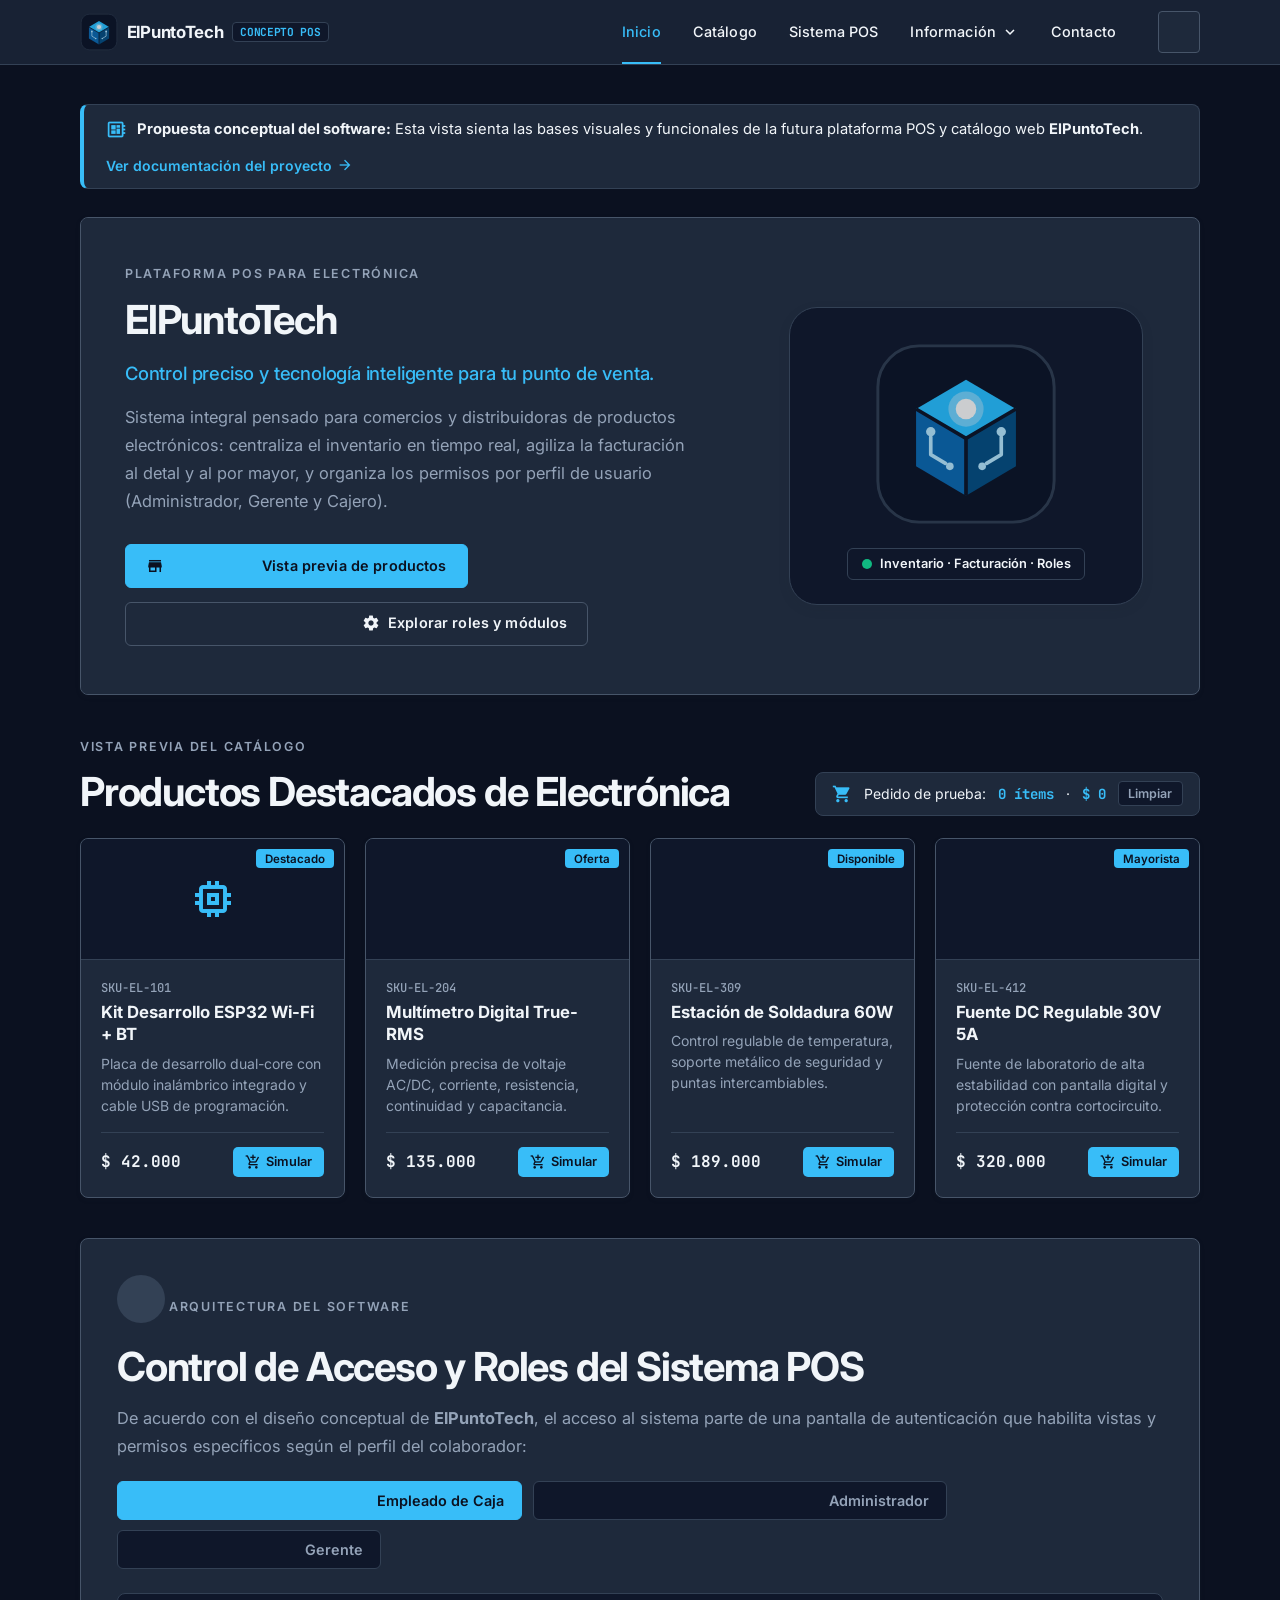
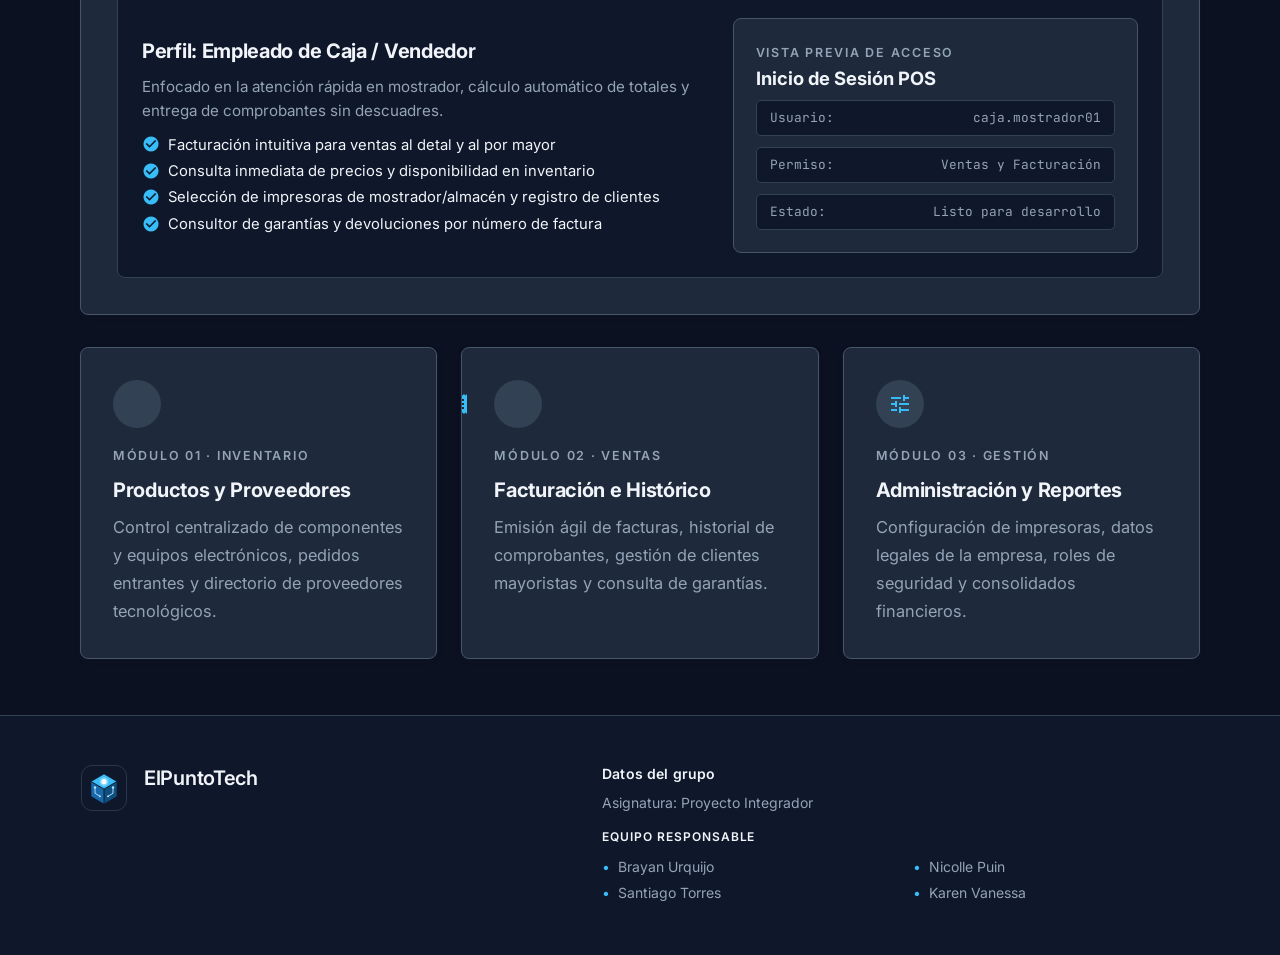
==== commit 4ac888ef: "Se crea una nueva visualizacion para la pagina, Dejamos Base Para comenzar a desarrollar el MVP" ====
--- a/Index.html
+++ b/Index.html
@@ -3,10 +3,11 @@
 	<head>
 		<meta charset="utf-8">
 		<meta content="width=device-width, initial-scale=1.0" name="viewport">
-		<title>
-			ElPuntoTech
-		</title>
+		<title>ElPuntoTech | Plataforma POS y Gestión de Electrónica</title>
 		<link rel="icon" type="image/svg+xml" href="img/logo-elpuntotech.svg">
+		<link rel="preconnect" href="https://fonts.googleapis.com">
+		<link rel="preconnect" href="https://fonts.gstatic.com" crossorigin>
+		<link href="https://fonts.googleapis.com/css2?family=Inter:wght@400;500;600;700&family=JetBrains+Mono:wght@500;700&display=swap" rel="stylesheet">
 		<link href="https://fonts.googleapis.com/icon?family=Material+Icons" rel="stylesheet">
 		<link href="css/styles.css" rel="stylesheet">
 		<script src="js/theme.js"></script>
@@ -18,25 +19,58 @@
 					<a class="marca-navegacion" href="Index.html">
 						<img class="logo-marca" src="img/logo-elpuntotech.svg" alt="Isotipo de ElPuntoTech">
 						<span class="nombre-marca">ElPuntoTech</span>
+						<span class="etiqueta-version-nav">CONCEPTO POS</span>
 					</a>
 					<ul class="enlaces-navegacion">
 						<li class="active">
 							<a aria-current="page" href="Index.html">Inicio</a>
 						</li>
 						<li>
-							<a href="Nosotros.html">Nosotros</a>
+							<a href="#catalogo-preview">Catálogo</a>
 						</li>
 						<li>
-							<a href="Objetivos.html">Objetivos</a>
+							<a href="#sistema-pos">Sistema POS</a>
 						</li>
-						<li>
-							<a href="Avances.html">Avances</a>
+						<li class="item-desplegable">
+							<button class="boton-desplegable-nav" type="button" aria-expanded="false" aria-haspopup="true">
+								<span>Información</span>
+								<i class="material-icons icono-flecha-nav" aria-hidden="true">expand_more</i>
+							</button>
+							<ul class="menu-desplegable-nav" role="menu">
+								<li>
+									<a href="Nosotros.html">
+										<i class="material-icons" aria-hidden="true">groups</i>
+										<span>Nosotros (Misión y Visión)</span>
+									</a>
+								</li>
+								<li>
+									<a href="Objetivos.html">
+										<i class="material-icons" aria-hidden="true">track_changes</i>
+										<span>Objetivos del Proyecto</span>
+									</a>
+								</li>
+								<li>
+									<a href="Avances.html">
+										<i class="material-icons" aria-hidden="true">folder_open</i>
+										<span>Avances y Documentación</span>
+									</a>
+								</li>
+								<li>
+									<a href="Identidad-de-Marca.html">
+										<i class="material-icons" aria-hidden="true">palette</i>
+										<span>Identidad de Marca</span>
+									</a>
+								</li>
+								<li>
+									<a href="Accesibilidad.html">
+										<i class="material-icons" aria-hidden="true">accessibility_new</i>
+										<span>Accesibilidad e Inclusión</span>
+									</a>
+								</li>
+							</ul>
 						</li>
 						<li>
 							<a href="Contacto.html">Contacto</a>
-						</li>
-						<li>
-							<a href="Identidad-de-Marca.html">Identidad de Marca</a>
 						</li>
 					</ul>
 					<button aria-label="Cambiar tema" class="boton-tema" id="boton-tema" title="Cambiar tema" type="button">
@@ -49,31 +83,331 @@
 		<main class="contenido-principal">
 			<section class="seccion-inicio">
 				<div class="contenedor-pagina">
-					<div class="tarjeta-inicio">
+
+					<!-- Banner contextual de la propuesta de software -->
+					<div class="aviso-concepto-software animar-entrada">
+						<div class="texto-aviso-software">
+							<i class="material-icons" aria-hidden="true">developer_board</i>
+							<span>
+								<strong>Propuesta conceptual del software:</strong> Esta vista sienta las bases visuales y funcionales de la futura plataforma POS y catálogo web <strong>ElPuntoTech</strong>.
+							</span>
+						</div>
+						<a class="enlace-documentacion-rapida" href="Avances.html">
+							<span>Ver documentación del proyecto</span>
+							<i class="material-icons" style="font-size:1rem;" aria-hidden="true">arrow_forward</i>
+						</a>
+					</div>
+
+					<!-- Hero principal del software -->
+					<div class="tarjeta-inicio animar-entrada retraso-1">
 						<div class="contenido-tarjeta">
 							<div class="distribucion-inicio">
 								<div class="contenido-inicio">
-									<span class="etiqueta-inicio">INICIO</span>
+									<span class="etiqueta-inicio">PLATAFORMA POS PARA ELECTRÓNICA</span>
 									<h1 class="titulo-inicio">ElPuntoTech</h1>
 									<p class="resumen-inicio">
-										Sistema Pos Para Gestionar Una Empresa De Productos De Electronica.
+										Control preciso y tecnología inteligente para tu punto de venta.
 									</p>
 									<p class="descripcion-inicio">
-										Este sistema esta diseñado para ayudar a las empresas de productos de electronica a gestionar sus operaciones de manera eficiente y efectiva. Con ElPuntoTech, los usuarios pueden realizar un seguimiento de sus ventas, inventario y clientes, lo que les permite tomar decisiones informadas y mejorar su rentabilidad.
-									</p>
+										Sistema integral pensado para comercios y distribuidoras de productos electrónicos: centraliza el inventario en tiempo real, agiliza la facturación al detal y al por mayor, y organiza los permisos por perfil de usuario (Administrador, Gerente y Cajero).
+									</p>
+									<div class="acciones-hero">
+										<a class="boton-avance" href="#catalogo-preview">
+											<i class="material-icons" aria-hidden="true">storefront</i>
+											<span>Vista previa de productos</span>
+										</a>
+										<a class="boton-avance boton-avance-secundario" href="#sistema-pos">
+											<i class="material-icons" aria-hidden="true">admin_panel_settings</i>
+											<span>Explorar roles y módulos</span>
+										</a>
+									</div>
 								</div>
 								<div class="imagen-inicio">
 									<div class="marco-logo">
 										<img class="logo-principal" src="img/logo-elpuntotech.svg" alt="Logo de ElPuntoTech">
-									</div>
-								</div>
-							</div>
-						</div>
-					</div>
+										<div class="estado-prototipo-hero">
+											<span class="indicador-pulso" aria-hidden="true"></span>
+											<span>Inventario · Facturación · Roles</span>
+										</div>
+									</div>
+								</div>
+							</div>
+						</div>
+					</div>
+
+					<!-- Sección 1: Vista previa de productos destacados (Wireframe Web/Móvil) -->
+					<div class="bloque-seccion-inicio revelar-scroll" id="catalogo-preview">
+						<div class="cabecera-seccion-inicio">
+							<div>
+								<span class="etiqueta-inicio">VISTA PREVIA DEL CATÁLOGO</span>
+								<h2 class="titulo-inicio titulo-objetivos">Productos Destacados de Electrónica</h2>
+							</div>
+							<div class="barra-carrito-simulado" aria-live="polite">
+								<i class="material-icons" aria-hidden="true">shopping_cart</i>
+								<span>Pedido de prueba:</span>
+								<span class="contador-carrito" id="contador-items-sim">0 ítems</span>
+								<span>·</span>
+								<span class="contador-carrito" id="total-simulado">$ 0</span>
+								<button class="boton-reiniciar-sim" id="boton-reiniciar-sim" type="button" title="Limpiar pedido de prueba">Limpiar</button>
+							</div>
+						</div>
+
+						<div class="cuadricula-productos-preview">
+							<!-- Producto 1 -->
+							<article class="tarjeta-producto-preview">
+								<div class="visual-producto-preview">
+									<span class="badge-oferta-producto">Destacado</span>
+									<i class="material-icons" aria-hidden="true">memory</i>
+								</div>
+								<div class="cuerpo-producto-preview">
+									<span class="sku-producto">SKU-EL-101</span>
+									<h3 class="nombre-producto-preview">Kit Desarrollo ESP32 Wi-Fi + BT</h3>
+									<p class="desc-producto-preview">
+										Placa de desarrollo dual-core con módulo inalámbrico integrado y cable USB de programación.
+									</p>
+									<div class="pie-producto-preview">
+										<span class="precio-producto-preview">$ 42.000</span>
+										<button class="boton-simular-producto" type="button" data-nombre="Kit Desarrollo ESP32" data-precio="42000">
+											<i class="material-icons" style="font-size:1rem;" aria-hidden="true">add_shopping_cart</i>
+											<span>Simular</span>
+										</button>
+									</div>
+								</div>
+							</article>
+
+							<!-- Producto 2 -->
+							<article class="tarjeta-producto-preview">
+								<div class="visual-producto-preview">
+									<span class="badge-oferta-producto">Oferta</span>
+									<i class="material-icons" aria-hidden="true">speed</i>
+								</div>
+								<div class="cuerpo-producto-preview">
+									<span class="sku-producto">SKU-EL-204</span>
+									<h3 class="nombre-producto-preview">Multímetro Digital True-RMS</h3>
+									<p class="desc-producto-preview">
+										Medición precisa de voltaje AC/DC, corriente, resistencia, continuidad y capacitancia.
+									</p>
+									<div class="pie-producto-preview">
+										<span class="precio-producto-preview">$ 135.000</span>
+										<button class="boton-simular-producto" type="button" data-nombre="Multímetro Digital True-RMS" data-precio="135000">
+											<i class="material-icons" style="font-size:1rem;" aria-hidden="true">add_shopping_cart</i>
+											<span>Simular</span>
+										</button>
+									</div>
+								</div>
+							</article>
+
+							<!-- Producto 3 -->
+							<article class="tarjeta-producto-preview">
+								<div class="visual-producto-preview">
+									<span class="badge-oferta-producto">Disponible</span>
+									<i class="material-icons" aria-hidden="true">precision_manufacturing</i>
+								</div>
+								<div class="cuerpo-producto-preview">
+									<span class="sku-producto">SKU-EL-309</span>
+									<h3 class="nombre-producto-preview">Estación de Soldadura 60W</h3>
+									<p class="desc-producto-preview">
+										Control regulable de temperatura, soporte metálico de seguridad y puntas intercambiables.
+									</p>
+									<div class="pie-producto-preview">
+										<span class="precio-producto-preview">$ 189.000</span>
+										<button class="boton-simular-producto" type="button" data-nombre="Estación de Soldadura 60W" data-precio="189000">
+											<i class="material-icons" style="font-size:1rem;" aria-hidden="true">add_shopping_cart</i>
+											<span>Simular</span>
+										</button>
+									</div>
+								</div>
+							</article>
+
+							<!-- Producto 4 -->
+							<article class="tarjeta-producto-preview">
+								<div class="visual-producto-preview">
+									<span class="badge-oferta-producto">Mayorista</span>
+									<i class="material-icons" aria-hidden="true">electrical_services</i>
+								</div>
+								<div class="cuerpo-producto-preview">
+									<span class="sku-producto">SKU-EL-412</span>
+									<h3 class="nombre-producto-preview">Fuente DC Regulable 30V 5A</h3>
+									<p class="desc-producto-preview">
+										Fuente de laboratorio de alta estabilidad con pantalla digital y protección contra cortocircuito.
+									</p>
+									<div class="pie-producto-preview">
+										<span class="precio-producto-preview">$ 320.000</span>
+										<button class="boton-simular-producto" type="button" data-nombre="Fuente DC Regulable 30V 5A" data-precio="320000">
+											<i class="material-icons" style="font-size:1rem;" aria-hidden="true">add_shopping_cart</i>
+											<span>Simular</span>
+										</button>
+									</div>
+								</div>
+							</article>
+						</div>
+					</div>
+
+					<!-- Sección 2: Arquitectura del Sistema POS y Roles de Acceso -->
+					<div class="bloque-seccion-inicio revelar-scroll" id="sistema-pos">
+						<div class="tarjeta-inicio">
+							<div class="panel-roles-pos">
+								<span class="icono-identidad material-icons" aria-hidden="true">hub</span>
+								<span class="etiqueta-inicio">ARQUITECTURA DEL SOFTWARE</span>
+								<h2 class="titulo-inicio titulo-objetivos">Control de Acceso y Roles del Sistema POS</h2>
+								<p class="descripcion-inicio">
+									De acuerdo con el diseño conceptual de <strong>ElPuntoTech</strong>, el acceso al sistema parte de una pantalla de autenticación que habilita vistas y permisos específicos según el perfil del colaborador:
+								</p>
+
+								<div class="selector-roles-tabs" role="tablist" aria-label="Perfiles de usuario del sistema POS">
+									<button class="tab-rol-pos activo" type="button" role="tab" aria-selected="true" data-rol="cajero">
+										<i class="material-icons" style="font-size:1.1rem;" aria-hidden="true">point_of_sale</i>
+										<span>Empleado de Caja</span>
+									</button>
+									<button class="tab-rol-pos" type="button" role="tab" aria-selected="false" data-rol="admin">
+										<i class="material-icons" style="font-size:1.1rem;" aria-hidden="true">manage_accounts</i>
+										<span>Administrador</span>
+									</button>
+									<button class="tab-rol-pos" type="button" role="tab" aria-selected="false" data-rol="gerente">
+										<i class="material-icons" style="font-size:1.1rem;" aria-hidden="true">analytics</i>
+										<span>Gerente</span>
+									</button>
+								</div>
+
+								<!-- Detalle Rol 1: Cajero -->
+								<div class="vista-detalle-rol activa" id="panel-rol-cajero">
+									<div>
+										<h3 class="titulo-pilar">Perfil: Empleado de Caja / Vendedor</h3>
+										<p class="descripcion-inicio texto-compacto">
+											Enfocado en la atención rápida en mostrador, cálculo automático de totales y entrega de comprobantes sin descuadres.
+										</p>
+										<ul class="permisos-rol-lista">
+											<li><i class="material-icons" aria-hidden="true">check_circle</i>Facturación intuitiva para ventas al detal y al por mayor</li>
+											<li><i class="material-icons" aria-hidden="true">check_circle</i>Consulta inmediata de precios y disponibilidad en inventario</li>
+											<li><i class="material-icons" aria-hidden="true">check_circle</i>Selección de impresoras de mostrador/almacén y registro de clientes</li>
+											<li><i class="material-icons" aria-hidden="true">check_circle</i>Consultor de garantías y devoluciones por número de factura</li>
+										</ul>
+									</div>
+									<div class="tarjeta-login-preview">
+										<span class="etiqueta-inicio" style="margin-bottom:0.4rem;">VISTA PREVIA DE ACCESO</span>
+										<strong class="nombre-bloque-marca">Inicio de Sesión POS</strong>
+										<div class="campo-mock-login">
+											<span>Usuario:</span>
+											<span>caja.mostrador01</span>
+										</div>
+										<div class="campo-mock-login">
+											<span>Permiso:</span>
+											<span>Ventas y Facturación</span>
+										</div>
+										<div class="campo-mock-login">
+											<span>Estado:</span>
+											<span>Listo para desarrollo</span>
+										</div>
+									</div>
+								</div>
+
+								<!-- Detalle Rol 2: Administrador -->
+								<div class="vista-detalle-rol" id="panel-rol-admin">
+									<div>
+										<h3 class="titulo-pilar">Perfil: Administrador del Sistema</h3>
+										<p class="descripcion-inicio texto-compacto">
+											Encargado de mantener actualizado el catálogo tecnológico, gestionar cuentas del personal y asegurar la integridad operativa.
+										</p>
+										<ul class="permisos-rol-lista">
+											<li><i class="material-icons" aria-hidden="true">check_circle</i>Creación, edición y actualización de precios y stock de productos</li>
+											<li><i class="material-icons" aria-hidden="true">check_circle</i>Asignación y modificación de roles y permisos de acceso</li>
+											<li><i class="material-icons" aria-hidden="true">check_circle</i>Registro de proveedores tecnológicos y marcas distribuidas</li>
+											<li><i class="material-icons" aria-hidden="true">check_circle</i>Auditoría del histórico de ventas para soporte ante errores</li>
+										</ul>
+									</div>
+									<div class="tarjeta-login-preview">
+										<span class="etiqueta-inicio" style="margin-bottom:0.4rem;">VISTA PREVIA DE ACCESO</span>
+										<strong class="nombre-bloque-marca">Inicio de Sesión POS</strong>
+										<div class="campo-mock-login">
+											<span>Usuario:</span>
+											<span>admin.elpuntotech</span>
+										</div>
+										<div class="campo-mock-login">
+											<span>Permiso:</span>
+											<span>Inventario y Roles</span>
+										</div>
+										<div class="campo-mock-login">
+											<span>Estado:</span>
+											<span>Listo para desarrollo</span>
+										</div>
+									</div>
+								</div>
+
+								<!-- Detalle Rol 3: Gerente -->
+								<div class="vista-detalle-rol" id="panel-rol-gerente">
+									<div>
+										<h3 class="titulo-pilar">Perfil: Gerente General</h3>
+										<p class="descripcion-inicio texto-compacto">
+											Visión global del negocio para analizar el rendimiento comercial, configurar datos legales y tomar decisiones estratégicas.
+										</p>
+										<ul class="permisos-rol-lista">
+											<li><i class="material-icons" aria-hidden="true">check_circle</i>Reportes gráficos de ventas e ingresos diarios, mensuales y anuales</li>
+											<li><i class="material-icons" aria-hidden="true">check_circle</i>Panel de gestión empresarial (NIT, dirección, logo y datos de factura)</li>
+											<li><i class="material-icons" aria-hidden="true">check_circle</i>Seguimiento de pedidos pendientes y contacto directo con proveedores</li>
+											<li><i class="material-icons" aria-hidden="true">check_circle</i>Supervisión integral de inventario, histórico de ventas y personal</li>
+										</ul>
+									</div>
+									<div class="tarjeta-login-preview">
+										<span class="etiqueta-inicio" style="margin-bottom:0.4rem;">VISTA PREVIA DE ACCESO</span>
+										<strong class="nombre-bloque-marca">Inicio de Sesión POS</strong>
+										<div class="campo-mock-login">
+											<span>Usuario:</span>
+											<span>gerencia.general</span>
+										</div>
+										<div class="campo-mock-login">
+											<span>Permiso:</span>
+											<span>Reportes y Dirección</span>
+										</div>
+										<div class="campo-mock-login">
+											<span>Estado:</span>
+											<span>Listo para desarrollo</span>
+										</div>
+									</div>
+								</div>
+
+							</div>
+						</div>
+					</div>
+
+					<!-- Sección 3: Módulos del Mapa del Sitio y Camino al Desarrollo -->
+					<div class="cuadricula-pilares revelar-scroll">
+						<article class="tarjeta-inicio tarjeta-interactiva">
+							<div class="contenido-pilar">
+								<span class="icono-identidad material-icons" aria-hidden="true">inventory_2</span>
+								<span class="etiqueta-inicio">MÓDULO 01 · INVENTARIO</span>
+								<h3 class="titulo-pilar">Productos y Proveedores</h3>
+								<p class="descripcion-inicio">
+									Control centralizado de componentes y equipos electrónicos, pedidos entrantes y directorio de proveedores tecnológicos.
+								</p>
+							</div>
+						</article>
+
+						<article class="tarjeta-inicio tarjeta-interactiva">
+							<div class="contenido-pilar">
+								<span class="icono-identidad material-icons" aria-hidden="true">receipt_long</span>
+								<span class="etiqueta-inicio">MÓDULO 02 · VENTAS</span>
+								<h3 class="titulo-pilar">Facturación e Histórico</h3>
+								<p class="descripcion-inicio">
+									Emisión ágil de facturas, historial de comprobantes, gestión de clientes mayoristas y consulta de garantías.
+								</p>
+							</div>
+						</article>
+
+						<article class="tarjeta-inicio tarjeta-interactiva">
+							<div class="contenido-pilar">
+								<span class="icono-identidad material-icons" aria-hidden="true">tune</span>
+								<span class="etiqueta-inicio">MÓDULO 03 · GESTIÓN</span>
+								<h3 class="titulo-pilar">Administración y Reportes</h3>
+								<p class="descripcion-inicio">
+									Configuración de impresoras, datos legales de la empresa, roles de seguridad y consolidados financieros.
+								</p>
+							</div>
+						</article>
+					</div>
+
 				</div>
 			</section>
 		</main>
-
 
 		<footer class="pie-pagina">
 			<div class="contenedor-pagina">
@@ -101,8 +435,8 @@
 			</div>
 		</footer>
 
-		
+		<script src="https://cdnjs.cloudflare.com/ajax/libs/materialize/1.0.0/js/materialize.min.js"></script>
 		<script src="js/app.js"></script>
-
+		<script src="js/ui-enhancements.js"></script>
 	</body>
-</html>
+</html>
--- a/css/styles.css
+++ b/css/styles.css
@@ -2,6 +2,7 @@
 body {
   margin: 0;
   padding: 0;
+  scroll-behavior: smooth;
 }
 
 body {
@@ -24,7 +25,7 @@
 .cuerpo-aplicacion {
   background: #eef0f2;
   color: #1f2933;
-  font-family: "Inter", sans-serif;
+  font-family: "Inter", -apple-system, BlinkMacSystemFont, "Segoe UI", Roboto, sans-serif;
 }
 
 .contenido-principal {
@@ -32,6 +33,96 @@
   padding-top: 64px;
   background: #eef0f2;
 }
+
+/* =========================================================
+   ANIMACIONES GLOBALES Y MICROINTERACCIONES
+   ========================================================= */
+
+@keyframes aparecerArriba {
+  from {
+    opacity: 0;
+    transform: translateY(18px);
+  }
+  to {
+    opacity: 1;
+    transform: translateY(0);
+  }
+}
+
+@keyframes flotacionSuave {
+  0%,
+  100% {
+    transform: translateY(0);
+  }
+  50% {
+    transform: translateY(-6px);
+  }
+}
+
+@keyframes aparecerMenu {
+  from {
+    opacity: 0;
+    transform: translateY(8px) scale(0.98);
+  }
+  to {
+    opacity: 1;
+    transform: translateY(0) scale(1);
+  }
+}
+
+.animar-entrada {
+  animation: aparecerArriba 0.55s cubic-bezier(0.22, 1, 0.36, 1) both;
+}
+
+.retraso-1 {
+  animation-delay: 0.08s;
+}
+
+.retraso-2 {
+  animation-delay: 0.16s;
+}
+
+.retraso-3 {
+  animation-delay: 0.24s;
+}
+
+.retraso-4 {
+  animation-delay: 0.32s;
+}
+
+/* Revelado progresivo controlado por IntersectionObserver */
+.revelar-scroll {
+  opacity: 0;
+  transform: translateY(20px);
+  transition: opacity 0.6s cubic-bezier(0.22, 1, 0.36, 1),
+    transform 0.6s cubic-bezier(0.22, 1, 0.36, 1);
+}
+
+.revelar-scroll.visible {
+  opacity: 1;
+  transform: translateY(0);
+}
+
+@media (prefers-reduced-motion: reduce) {
+  html {
+    scroll-behavior: auto;
+  }
+
+  .animar-entrada,
+  .logo-principal {
+    animation: none !important;
+  }
+
+  .revelar-scroll {
+    opacity: 1 !important;
+    transform: none !important;
+    transition: none !important;
+  }
+}
+
+/* =========================================================
+   BARRA DE NAVEGACIÓN Y MENÚ DESPLEGABLE "INFORMACIÓN"
+   ========================================================= */
 
 .encabezado-principal {
   position: fixed;
@@ -68,10 +159,16 @@
   display: inline-flex;
   align-items: center;
   flex: 0 0 auto;
-  gap: 0.5rem;
+  gap: 0.55rem;
   color: #1f2933;
   font-weight: 700;
   letter-spacing: -0.02em;
+  text-decoration: none;
+  transition: opacity 0.2s ease;
+}
+
+.marca-navegacion:hover {
+  opacity: 0.88;
 }
 
 .logo-marca {
@@ -82,7 +179,24 @@
 }
 
 .nombre-marca {
-  font-size: inherit;
+  font-size: 1.05rem;
+}
+
+.etiqueta-version-nav {
+  padding: 0.12rem 0.45rem;
+  color: #1769aa;
+  background: #e2e8f0;
+  border: 1px solid #cbd5e1;
+  border-radius: 4px;
+  font-family: "JetBrains Mono", ui-monospace, Consolas, monospace;
+  font-size: 0.7rem;
+  font-weight: 700;
+}
+
+html.dark .etiqueta-version-nav {
+  color: #38bdf8;
+  background: #0f172a;
+  border-color: #334155;
 }
 
 .enlaces-navegacion {
@@ -94,30 +208,42 @@
   list-style: none;
 }
 
-.enlaces-navegacion li {
+.enlaces-navegacion > li {
+  position: relative;
   display: block;
 }
 
-.enlaces-navegacion a {
-  display: block;
-  padding: 0 16px;
+.enlaces-navegacion > li > a,
+.boton-desplegable-nav {
+  display: inline-flex;
+  align-items: center;
+  gap: 0.3rem;
+  height: 64px;
+  padding: 0 14px;
   line-height: 64px;
   text-decoration: none;
-}
-
-.barra-navegacion .enlaces-navegacion a {
+  background: transparent;
+  border: 0;
+  font-family: inherit;
+  cursor: pointer;
+}
+
+.barra-navegacion .enlaces-navegacion > li > a,
+.barra-navegacion .boton-desplegable-nav {
   position: relative;
   color: #59636e;
-  font-size: 0.875rem;
+  font-size: 0.9rem;
   font-weight: 500;
   letter-spacing: 0.01em;
-}
-
-.barra-navegacion .enlaces-navegacion a::after {
+  transition: color 0.2s ease;
+}
+
+.barra-navegacion .enlaces-navegacion > li > a::after,
+.barra-navegacion .boton-desplegable-nav::after {
   position: absolute;
-  right: 16px;
+  right: 14px;
   bottom: 0;
-  left: 16px;
+  left: 14px;
   height: 2px;
   background: #1769aa;
   content: "";
@@ -125,14 +251,188 @@
   transition: opacity 0.2s ease;
 }
 
-.barra-navegacion .enlaces-navegacion li.active a,
-.barra-navegacion .enlaces-navegacion li:hover a {
+.barra-navegacion .enlaces-navegacion > li.active > a,
+.barra-navegacion .enlaces-navegacion > li:hover > a,
+.barra-navegacion .enlaces-navegacion > li.active > .boton-desplegable-nav,
+.barra-navegacion .enlaces-navegacion > li:hover > .boton-desplegable-nav {
   color: #1769aa;
 }
 
-.barra-navegacion .enlaces-navegacion li.active a::after,
-.barra-navegacion .enlaces-navegacion li:hover a::after {
+.barra-navegacion .enlaces-navegacion > li.active > a::after,
+.barra-navegacion .enlaces-navegacion > li:hover > a::after,
+.barra-navegacion .enlaces-navegacion > li.active > .boton-desplegable-nav::after,
+.barra-navegacion .enlaces-navegacion > li:hover > .boton-desplegable-nav::after {
   opacity: 1;
+}
+
+.icono-flecha-nav {
+  font-size: 1.15rem;
+  line-height: 1;
+  transition: transform 0.22s ease;
+}
+
+.item-desplegable.abierto .icono-flecha-nav,
+.item-desplegable:hover .icono-flecha-nav {
+  transform: rotate(180deg);
+}
+
+/* Panel desplegable de Información */
+.menu-desplegable-nav {
+  position: absolute;
+  top: calc(100% - 2px);
+  right: 0;
+  z-index: 1100;
+  display: none;
+  min-width: 270px;
+  margin: 0;
+  padding: 0.5rem;
+  list-style: none;
+  background: #f8f9fa;
+  border: 1px solid #cbd5e1;
+  border-radius: 8px;
+  box-shadow: 0 10px 25px rgb(15 23 42 / 14%);
+  animation: aparecerMenu 0.2s ease both;
+}
+
+.item-desplegable:hover .menu-desplegable-nav,
+.item-desplegable:focus-within .menu-desplegable-nav,
+.item-desplegable.abierto .menu-desplegable-nav {
+  display: block;
+}
+
+.menu-desplegable-nav li {
+  display: block;
+  margin-bottom: 0.2rem;
+}
+
+.menu-desplegable-nav li:last-child {
+  margin-bottom: 0;
+}
+
+.menu-desplegable-nav a {
+  display: flex;
+  align-items: center;
+  gap: 0.75rem;
+  height: auto;
+  padding: 0.65rem 0.85rem;
+  color: #1f2933;
+  border-radius: 6px;
+  font-size: 0.875rem;
+  font-weight: 500;
+  line-height: 1.35;
+  text-decoration: none;
+  transition: background-color 0.18s ease, color 0.18s ease, transform 0.18s ease;
+}
+
+.menu-desplegable-nav a i.material-icons {
+  color: #1769aa;
+  font-size: 1.15rem;
+}
+
+.menu-desplegable-nav a:hover,
+.menu-desplegable-nav li.sub-active a {
+  color: #1769aa;
+  background: #e2e8f0;
+  transform: translateX(2px);
+}
+
+html.dark .menu-desplegable-nav {
+  background: #182234;
+  border-color: #334155;
+  box-shadow: 0 12px 28px rgb(0 0 0 / 45%);
+}
+
+html.dark .menu-desplegable-nav a {
+  color: #f1f5f9;
+}
+
+html.dark .menu-desplegable-nav a i.material-icons {
+  color: #38bdf8;
+}
+
+html.dark .menu-desplegable-nav a:hover,
+html.dark .menu-desplegable-nav li.sub-active a {
+  color: #38bdf8;
+  background: #1e293b;
+}
+
+/* Subbarra de navegación interna en secciones informativas */
+.subbarra-informativa {
+  display: flex;
+  flex-wrap: wrap;
+  align-items: center;
+  justify-content: space-between;
+  gap: 0.75rem;
+  margin-bottom: 1.5rem;
+  padding: 0.75rem 1.25rem;
+  background: #f8f9fa;
+  border: 1px solid #cbd5e1;
+  border-radius: 8px;
+}
+
+.ruta-informativa {
+  display: inline-flex;
+  align-items: center;
+  gap: 0.45rem;
+  color: #59636e;
+  font-size: 0.84rem;
+  font-weight: 500;
+}
+
+.ruta-informativa i.material-icons {
+  color: #1769aa;
+  font-size: 1.05rem;
+}
+
+.enlaces-subbarra {
+  display: flex;
+  flex-wrap: wrap;
+  gap: 0.4rem;
+}
+
+.pill-subbarra {
+  padding: 0.3rem 0.7rem;
+  color: #59636e;
+  background: #eef0f2;
+  border: 1px solid #cbd5e1;
+  border-radius: 5px;
+  font-size: 0.8rem;
+  font-weight: 500;
+  text-decoration: none;
+  transition: all 0.2s ease;
+}
+
+.pill-subbarra:hover,
+.pill-subbarra.activa {
+  color: #ffffff;
+  background: #1769aa;
+  border-color: #1769aa;
+}
+
+html.dark .subbarra-informativa {
+  background: #1e293b;
+  border-color: #334155;
+}
+
+html.dark .ruta-informativa {
+  color: #94a3b8;
+}
+
+html.dark .ruta-informativa i.material-icons {
+  color: #38bdf8;
+}
+
+html.dark .pill-subbarra {
+  color: #94a3b8;
+  background: #0f172a;
+  border-color: #334155;
+}
+
+html.dark .pill-subbarra:hover,
+html.dark .pill-subbarra.activa {
+  color: #0b1120;
+  background: #38bdf8;
+  border-color: #38bdf8;
 }
 
 .boton-tema {
@@ -141,7 +441,7 @@
   justify-content: center;
   width: 42px;
   height: 42px;
-  margin: 0 0 0 1rem;
+  margin: 0 0 0 0.75rem;
   padding: 0;
   color: #4b5563;
   background: #e4e7ea;
@@ -149,6 +449,7 @@
   border-radius: 4px;
   cursor: pointer;
   line-height: 1;
+  transition: transform 0.2s ease, background-color 0.2s ease, color 0.2s ease;
 }
 
 .boton-tema:hover,
@@ -156,26 +457,41 @@
   color: #155e91;
   background: #d7dce1;
   border-color: #6b7280;
-}
+  transform: scale(1.04);
+}
+
+/* =========================================================
+   TARJETAS Y ESTRUCTURAS GENERALES
+   ========================================================= */
 
 .seccion-inicio {
-  padding: 3rem 0;
+  padding: 2.5rem 0 3.5rem;
 }
 
 .tarjeta-inicio {
   overflow: hidden;
   margin: 0;
   background: #f8f9fa;
+  border: 1px solid #cbd5e1;
   border-radius: 8px;
   box-shadow: 0 2px 5px rgb(31 41 51 / 12%);
-}
-
-.seccion-objetivos {
-  padding: 3rem 0;
-}
-
+  transition: transform 0.25s ease, border-color 0.25s ease, box-shadow 0.25s ease;
+}
+
+.tarjeta-interactiva:hover {
+  transform: translateY(-4px);
+  border-color: #1769aa;
+  box-shadow: 0 8px 20px rgb(23 105 170 / 12%);
+}
+
+html.dark .tarjeta-interactiva:hover {
+  border-color: #38bdf8;
+  box-shadow: 0 8px 22px rgb(0 0 0 / 35%);
+}
+
+.seccion-objetivos,
 .seccion-nosotros {
-  padding: 3rem 0;
+  padding: 2.5rem 0 3rem;
 }
 
 .tarjeta-presentacion {
@@ -192,7 +508,7 @@
   display: flex;
   flex-direction: column;
   align-items: flex-start;
-  min-height: 280px;
+  min-height: 260px;
   padding: 2.5rem;
 }
 
@@ -202,7 +518,7 @@
   justify-content: center;
   width: 3rem;
   height: 3rem;
-  margin-bottom: 1.5rem;
+  margin-bottom: 1.25rem;
   color: #1769aa;
   background: #e2e8f0;
   border-radius: 50%;
@@ -210,11 +526,12 @@
 }
 
 .titulo-identidad {
-  margin: 0 0 1rem;
-  color: #1f2933;
-  font-size: 1.8rem;
+  margin: 0 0 0.85rem;
+  color: #1f2933;
+  font-size: 1.65rem;
   font-weight: 700;
-  line-height: 2.25rem;
+  letter-spacing: -0.02em;
+  line-height: 2.1rem;
 }
 
 .tarjeta-objetivos {
@@ -231,6 +548,37 @@
   line-height: 2.25rem;
 }
 
+/* Cuadrícula de 3 pilares */
+.cuadricula-pilares {
+  display: grid;
+  grid-template-columns: repeat(3, minmax(0, 1fr));
+  gap: 1.5rem;
+  margin-top: 2rem;
+}
+
+.contenido-pilar {
+  display: flex;
+  flex-direction: column;
+  align-items: flex-start;
+  height: 100%;
+  box-sizing: border-box;
+  padding: 2rem;
+}
+
+.titulo-pilar {
+  margin: 0 0 0.65rem;
+  color: #1f2933;
+  font-size: 1.25rem;
+  font-weight: 700;
+  letter-spacing: -0.015em;
+  line-height: 1.65rem;
+}
+
+html.dark .titulo-pilar {
+  color: #f1f5f9;
+}
+
+/* Lista desplegable de Objetivos */
 .lista-desplegable {
   display: block;
   margin: 0;
@@ -241,34 +589,23 @@
 }
 
 .lista-desplegable li {
-  margin-bottom: 0.75rem;
+  margin-bottom: 0.85rem;
   border: 0;
 }
 
 .lista-desplegable .collapsible-header {
   display: flex;
   align-items: center;
+  min-height: 4.25rem;
+  padding: 1rem 1.35rem;
+  color: #1f2933;
+  background: #f1f5f9;
+  border: 1px solid #cbd5e1;
+  border-radius: 6px;
+  font-size: 1.05rem;
+  line-height: 1.5;
   cursor: pointer;
   user-select: none;
-}
-
-.lista-desplegable .collapsible-body {
-  display: none;
-}
-
-.lista-desplegable li.active .collapsible-body {
-  display: block;
-}
-
-.lista-desplegable .collapsible-header {
-  min-height: 4rem;
-  padding: 1rem 1.25rem;
-  color: #1f2933;
-  background: #f1f5f9;
-  border: 1px solid #cbd5e1;
-  border-radius: 6px;
-  font-size: 1rem;
-  line-height: 1.5;
   transition: background-color 0.2s ease, border-color 0.2s ease;
 }
 
@@ -280,28 +617,42 @@
 
 .lista-desplegable .collapsible-header i.material-icons {
   flex: 0 0 auto;
-  margin-right: 0.75rem;
+  margin-right: 0.85rem;
   color: #1769aa;
+  font-size: 1.45rem;
 }
 
 .lista-desplegable .collapsible-body {
-  padding: 1.25rem 1.5rem;
+  display: none;
+  padding: 1.35rem 1.5rem;
   color: #59636e;
-  background: #fff;
+  background: #ffffff;
   border: 1px solid #cbd5e1;
   border-top: 0;
   border-radius: 0 0 6px 6px;
-  line-height: 1.625;
+  font-size: 1rem;
+  line-height: 1.7;
+}
+
+.lista-desplegable li.active .collapsible-header {
+  border-bottom-left-radius: 0;
+  border-bottom-right-radius: 0;
+  border-color: #1769aa;
+}
+
+.lista-desplegable li.active .collapsible-body {
+  display: block;
 }
 
 html.dark .lista-desplegable .collapsible-header {
   color: #38bdf8;
-  background: #1e293b;
-  border-color: #475569;
+  background: #0f172a;
+  border-color: #334155;
 }
 
 html.dark .lista-desplegable .collapsible-header:hover,
-html.dark .lista-desplegable .collapsible-header:focus {
+html.dark .lista-desplegable .collapsible-header:focus,
+html.dark .lista-desplegable li.active .collapsible-header {
   background: #334155;
   border-color: #38bdf8;
 }
@@ -333,21 +684,27 @@
 .contenido-inicio {
   display: flex;
   flex-direction: column;
-  align-items: center;
+  align-items: flex-start;
   justify-content: center;
-  min-height: 360px;
-  padding: 3.5rem 2.5rem;
+  min-height: 340px;
+  padding: 3rem 2.75rem;
   text-align: left;
   background: #f8f9fa;
+}
+
+.contenido-encabezado-compacto {
+  min-height: auto;
+  padding: 2.5rem;
+  align-items: flex-start;
 }
 
 .etiqueta-inicio {
   display: inline-block;
   align-self: flex-start;
-  margin-bottom: 1rem;
+  margin-bottom: 0.85rem;
   color: #59636e;
-  font-size: 0.75rem;
-  font-weight: 500;
+  font-size: 0.78rem;
+  font-weight: 600;
   letter-spacing: 0.14em;
   line-height: 1rem;
   text-transform: uppercase;
@@ -355,60 +712,533 @@
 
 .titulo-inicio {
   width: 100%;
-  max-width: 620px;
-  margin: 0 0 1rem;
+  max-width: 100%;
+  margin: 0 0 0.9rem;
   color: #1f2933;
   font-size: 2.5rem;
   font-weight: 700;
   letter-spacing: -0.03em;
-  line-height: 3rem;
+  line-height: 1.2;
 }
 
 .resumen-inicio {
   width: 100%;
-  max-width: 560px;
+  max-width: 100%;
   margin: 0 0 1rem;
   color: #1769aa;
-  font-size: 1.125rem;
+  font-size: 1.15rem;
+  font-weight: 500;
   letter-spacing: -0.01em;
-  line-height: 1.75rem;
+  line-height: 1.65;
 }
 
 .descripcion-inicio {
   width: 100%;
-  max-width: 600px;
+  max-width: 100%;
   margin: 0;
   color: #59636e;
-  font-size: 1rem;
-  line-height: 1.625;
+  font-size: 1.025rem;
+  line-height: 1.7;
+}
+
+.acciones-hero {
+  display: flex;
+  flex-wrap: wrap;
+  gap: 0.85rem;
+  margin-top: 1.75rem;
 }
 
 .imagen-inicio {
   display: flex;
   align-items: center;
   justify-content: center;
-  min-height: 360px;
+  min-height: 340px;
   padding: 2rem;
   border-radius: 0 8px 8px 0;
 }
 
 .marco-logo {
-  width: 85%;
+  width: 88%;
+  overflow: hidden;
+  background: #eef0f2;
+  border: 1px solid #cbd5e1;
+  border-radius: 28px;
+  box-shadow: 0 4px 12px rgb(31 41 51 / 10%);
+  padding: 1.5rem;
+  box-sizing: border-box;
+  text-align: center;
+}
+
+.logo-principal {
+  display: block;
+  width: 62%;
+  max-width: 210px;
+  margin: 0.5rem auto 1.25rem;
+  aspect-ratio: 1;
+  object-fit: contain;
+  animation: flotacionSuave 4.5s ease-in-out infinite;
+}
+
+.estado-prototipo-hero {
+  display: inline-flex;
+  align-items: center;
+  gap: 0.5rem;
+  padding: 0.45rem 0.85rem;
+  color: #1f2933;
+  background: #ffffff;
+  border: 1px solid #cbd5e1;
+  border-radius: 6px;
+  font-size: 0.8rem;
+  font-weight: 600;
+}
+
+html.dark .estado-prototipo-hero {
+  color: #f1f5f9;
+  background: #0f172a;
+  border-color: #334155;
+}
+
+/* =========================================================
+   SECCIONES DE INICIO (PROTOTIPO DEL SOFTWARE ELPUNTOTECH)
+   ========================================================= */
+
+.aviso-concepto-software {
+  display: flex;
+  flex-wrap: wrap;
+  align-items: center;
+  justify-content: space-between;
+  gap: 1rem;
+  margin-bottom: 1.75rem;
+  padding: 0.9rem 1.35rem;
+  background: #f8f9fa;
+  border: 1px solid #cbd5e1;
+  border-left: 4px solid #1769aa;
+  border-radius: 8px;
+}
+
+.texto-aviso-software {
+  display: flex;
+  align-items: center;
+  gap: 0.65rem;
+  color: #1f2933;
+  font-size: 0.92rem;
+  line-height: 1.45;
+}
+
+.texto-aviso-software i.material-icons {
+  color: #1769aa;
+  font-size: 1.3rem;
+  flex: 0 0 auto;
+}
+
+.enlace-documentacion-rapida {
+  display: inline-flex;
+  align-items: center;
+  gap: 0.35rem;
+  color: #1769aa;
+  font-size: 0.875rem;
+  font-weight: 600;
+  text-decoration: none;
+  white-space: nowrap;
+}
+
+.enlace-documentacion-rapida:hover {
+  text-decoration: underline;
+}
+
+html.dark .aviso-concepto-software {
+  background: #1e293b;
+  border-color: #334155;
+  border-left-color: #38bdf8;
+}
+
+html.dark .texto-aviso-software {
+  color: #f1f5f9;
+}
+
+html.dark .texto-aviso-software i.material-icons,
+html.dark .enlace-documentacion-rapida {
+  color: #38bdf8;
+}
+
+/* Catálogo Destacado (Vista previa de productos del Wireframe) */
+.bloque-seccion-inicio {
+  margin-top: 2.5rem;
+}
+
+.cabecera-seccion-inicio {
+  display: flex;
+  flex-wrap: wrap;
+  align-items: flex-end;
+  justify-content: space-between;
+  gap: 1rem;
+  margin-bottom: 1.35rem;
+}
+
+.cabecera-seccion-inicio .titulo-objetivos {
+  margin-bottom: 0;
+}
+
+.barra-carrito-simulado {
+  display: inline-flex;
+  align-items: center;
+  gap: 0.75rem;
+  padding: 0.55rem 1rem;
+  background: #f8f9fa;
+  border: 1px solid #cbd5e1;
+  border-radius: 8px;
+  font-size: 0.875rem;
+}
+
+.barra-carrito-simulado i.material-icons {
+  color: #1769aa;
+  font-size: 1.25rem;
+}
+
+.contador-carrito {
+  font-family: "JetBrains Mono", ui-monospace, Consolas, monospace;
+  font-weight: 700;
+  color: #1769aa;
+}
+
+.boton-reiniciar-sim {
+  padding: 0.25rem 0.6rem;
+  color: #59636e;
+  background: #eef0f2;
+  border: 1px solid #cbd5e1;
+  border-radius: 4px;
+  font-family: inherit;
+  font-size: 0.78rem;
+  font-weight: 600;
+  cursor: pointer;
+}
+
+.boton-reiniciar-sim:hover {
+  color: #1f2933;
+  border-color: #1769aa;
+}
+
+html.dark .barra-carrito-simulado {
+  background: #1e293b;
+  border-color: #334155;
+  color: #f1f5f9;
+}
+
+html.dark .barra-carrito-simulado i.material-icons,
+html.dark .contador-carrito {
+  color: #38bdf8;
+}
+
+html.dark .boton-reiniciar-sim {
+  color: #94a3b8;
+  background: #0f172a;
+  border-color: #334155;
+}
+
+.cuadricula-productos-preview {
+  display: grid;
+  grid-template-columns: repeat(4, minmax(0, 1fr));
+  gap: 1.25rem;
+}
+
+.tarjeta-producto-preview {
+  display: flex;
+  flex-direction: column;
   overflow: hidden;
   background: #f8f9fa;
   border: 1px solid #cbd5e1;
-  border-radius: 50px;
-  box-shadow: 0 2px 5px rgb(31 41 51 / 12%);
-}
-
-.logo-principal {
-  display: block;
-  width: 78%;
-  max-width: 280px;
-  margin: 2rem auto;
-  aspect-ratio: 1;
-  object-fit: contain;
-}
+  border-radius: 8px;
+  box-shadow: 0 2px 5px rgb(31 41 51 / 10%);
+  transition: transform 0.25s ease, border-color 0.25s ease, box-shadow 0.25s ease;
+}
+
+.tarjeta-producto-preview:hover {
+  transform: translateY(-4px);
+  border-color: #1769aa;
+  box-shadow: 0 10px 22px rgb(23 105 170 / 12%);
+}
+
+.visual-producto-preview {
+  position: relative;
+  display: flex;
+  align-items: center;
+  justify-content: center;
+  height: 120px;
+  background: #eef0f2;
+  border-bottom: 1px solid #cbd5e1;
+}
+
+.visual-producto-preview i.material-icons {
+  font-size: 3rem;
+  color: #1769aa;
+  transition: transform 0.25s ease;
+}
+
+.tarjeta-producto-preview:hover .visual-producto-preview i.material-icons {
+  transform: scale(1.08);
+}
+
+.badge-oferta-producto {
+  position: absolute;
+  top: 0.65rem;
+  right: 0.65rem;
+  padding: 0.15rem 0.55rem;
+  color: #ffffff;
+  background: #1769aa;
+  border-radius: 4px;
+  font-size: 0.72rem;
+  font-weight: 600;
+}
+
+.cuerpo-producto-preview {
+  display: flex;
+  flex: 1 1 auto;
+  flex-direction: column;
+  padding: 1.25rem;
+}
+
+.sku-producto {
+  color: #59636e;
+  font-family: "JetBrains Mono", ui-monospace, Consolas, monospace;
+  font-size: 0.76rem;
+  font-weight: 500;
+  margin-bottom: 0.3rem;
+}
+
+.nombre-producto-preview {
+  margin: 0 0 0.45rem;
+  color: #1f2933;
+  font-size: 1.05rem;
+  font-weight: 700;
+  line-height: 1.35;
+}
+
+.desc-producto-preview {
+  margin: 0 0 1rem;
+  color: #59636e;
+  font-size: 0.875rem;
+  line-height: 1.5;
+}
+
+.pie-producto-preview {
+  margin-top: auto;
+  padding-top: 0.85rem;
+  border-top: 1px solid #cbd5e1;
+  display: flex;
+  align-items: center;
+  justify-content: space-between;
+  gap: 0.5rem;
+}
+
+.precio-producto-preview {
+  color: #1f2933;
+  font-family: "JetBrains Mono", ui-monospace, Consolas, monospace;
+  font-size: 1rem;
+  font-weight: 700;
+}
+
+.boton-simular-producto {
+  display: inline-flex;
+  align-items: center;
+  gap: 0.3rem;
+  padding: 0.45rem 0.75rem;
+  color: #ffffff;
+  background: #1769aa;
+  border: 0;
+  border-radius: 5px;
+  font-family: inherit;
+  font-size: 0.8rem;
+  font-weight: 600;
+  cursor: pointer;
+  transition: background-color 0.2s ease, transform 0.15s ease;
+}
+
+.boton-simular-producto:hover {
+  background: #155e91;
+}
+
+.boton-simular-producto:active {
+  transform: scale(0.96);
+}
+
+html.dark .tarjeta-producto-preview {
+  background: #1e293b;
+  border-color: #475569;
+}
+
+html.dark .tarjeta-producto-preview:hover {
+  border-color: #38bdf8;
+}
+
+html.dark .visual-producto-preview {
+  background: #0f172a;
+  border-bottom-color: #334155;
+}
+
+html.dark .visual-producto-preview i.material-icons {
+  color: #38bdf8;
+}
+
+html.dark .badge-oferta-producto {
+  color: #0b1120;
+  background: #38bdf8;
+}
+
+html.dark .sku-producto,
+html.dark .desc-producto-preview {
+  color: #94a3b8;
+}
+
+html.dark .nombre-producto-preview,
+html.dark .precio-producto-preview {
+  color: #f1f5f9;
+}
+
+html.dark .pie-producto-preview {
+  border-top-color: #334155;
+}
+
+html.dark .boton-simular-producto {
+  color: #0b1120;
+  background: #38bdf8;
+}
+
+/* Simulador Conceptual de Roles POS (Arquitectura de la Información) */
+.panel-roles-pos {
+  padding: 2.25rem;
+}
+
+.selector-roles-tabs {
+  display: flex;
+  flex-wrap: wrap;
+  gap: 0.65rem;
+  margin: 1.25rem 0 1.5rem;
+}
+
+.tab-rol-pos {
+  display: inline-flex;
+  align-items: center;
+  gap: 0.45rem;
+  padding: 0.6rem 1.1rem;
+  color: #59636e;
+  background: #eef0f2;
+  border: 1px solid #cbd5e1;
+  border-radius: 6px;
+  font-family: inherit;
+  font-size: 0.9rem;
+  font-weight: 600;
+  cursor: pointer;
+  transition: all 0.2s ease;
+}
+
+.tab-rol-pos:hover {
+  color: #1769aa;
+  border-color: #1769aa;
+}
+
+.tab-rol-pos.activo {
+  color: #ffffff;
+  background: #1769aa;
+  border-color: #1769aa;
+}
+
+.vista-detalle-rol {
+  display: none;
+  padding: 1.5rem;
+  background: #eef0f2;
+  border: 1px solid #cbd5e1;
+  border-radius: 8px;
+  animation: aparecerArriba 0.3s ease both;
+}
+
+.vista-detalle-rol.activa {
+  display: grid;
+  grid-template-columns: 7fr 5fr;
+  gap: 1.5rem;
+  align-items: center;
+}
+
+.permisos-rol-lista {
+  margin: 0.75rem 0 0;
+  padding: 0;
+  list-style: none;
+  display: grid;
+  gap: 0.5rem;
+}
+
+.permisos-rol-lista li {
+  display: flex;
+  align-items: center;
+  gap: 0.5rem;
+  color: #1f2933;
+  font-size: 0.925rem;
+}
+
+.permisos-rol-lista li i.material-icons {
+  color: #1769aa;
+  font-size: 1.15rem;
+}
+
+.tarjeta-login-preview {
+  padding: 1.35rem;
+  background: #ffffff;
+  border: 1px solid #cbd5e1;
+  border-radius: 8px;
+}
+
+.campo-mock-login {
+  display: flex;
+  align-items: center;
+  justify-content: space-between;
+  margin-top: 0.65rem;
+  padding: 0.55rem 0.85rem;
+  color: #59636e;
+  background: #f8f9fa;
+  border: 1px solid #cbd5e1;
+  border-radius: 5px;
+  font-family: "JetBrains Mono", ui-monospace, Consolas, monospace;
+  font-size: 0.8rem;
+}
+
+html.dark .tab-rol-pos {
+  color: #94a3b8;
+  background: #0f172a;
+  border-color: #334155;
+}
+
+html.dark .tab-rol-pos.activo {
+  color: #0b1120;
+  background: #38bdf8;
+  border-color: #38bdf8;
+}
+
+html.dark .vista-detalle-rol {
+  background: #0f172a;
+  border-color: #334155;
+}
+
+html.dark .permisos-rol-lista li {
+  color: #f1f5f9;
+}
+
+html.dark .permisos-rol-lista li i.material-icons {
+  color: #38bdf8;
+}
+
+html.dark .tarjeta-login-preview {
+  background: #1e293b;
+  border-color: #475569;
+}
+
+html.dark .campo-mock-login {
+  color: #94a3b8;
+  background: #0f172a;
+  border-color: #334155;
+}
+
+/* =========================================================
+   PIE DE PÁGINA
+   ========================================================= */
 
 .pie-pagina {
   padding: 3rem 0 1.25rem;
@@ -492,6 +1322,10 @@
   content: "•";
 }
 
+/* =========================================================
+   MODO OSCURO BASE
+   ========================================================= */
+
 html.dark,
 html.dark body {
   background: #0b1120 !important;
@@ -513,13 +1347,21 @@
 }
 
 html.dark .marca-navegacion,
-html.dark .barra-navegacion .enlaces-navegacion a {
+html.dark .barra-navegacion .enlaces-navegacion > li > a,
+html.dark .barra-navegacion .boton-desplegable-nav {
   color: #f1f5f9;
 }
 
-html.dark .barra-navegacion .enlaces-navegacion li.active a,
-html.dark .barra-navegacion .enlaces-navegacion li:hover a {
+html.dark .barra-navegacion .enlaces-navegacion > li.active > a,
+html.dark .barra-navegacion .enlaces-navegacion > li:hover > a,
+html.dark .barra-navegacion .enlaces-navegacion > li.active > .boton-desplegable-nav,
+html.dark .barra-navegacion .enlaces-navegacion > li:hover > .boton-desplegable-nav {
   color: #38bdf8;
+}
+
+html.dark .barra-navegacion .enlaces-navegacion > li > a::after,
+html.dark .barra-navegacion .boton-desplegable-nav::after {
+  background: #38bdf8;
 }
 
 html.dark .logo-marca {
@@ -540,10 +1382,14 @@
 }
 
 html.dark .tarjeta-inicio,
-html.dark .contenido-inicio,
-html.dark .marco-logo {
+html.dark .contenido-inicio {
   background: #1e293b;
   border-color: #475569;
+}
+
+html.dark .marco-logo {
+  background: #0f172a;
+  border-color: #334155;
 }
 
 html.dark .titulo-inicio,
@@ -577,8 +1423,20 @@
   color: #38bdf8;
 }
 
+@media only screen and (max-width: 1050px) {
+  .cuadricula-productos-preview {
+    grid-template-columns: repeat(2, minmax(0, 1fr));
+  }
+}
+
 @media only screen and (max-width: 992px) {
-  .distribucion-inicio {
+  .distribucion-inicio,
+  .vista-detalle-rol.activa {
+    grid-template-columns: 1fr;
+  }
+
+  .tarjetas-identidad,
+  .cuadricula-pilares {
     grid-template-columns: 1fr;
   }
 
@@ -587,8 +1445,10 @@
   }
 }
 
-@media only screen and (max-width: 600px) {
-  .seccion-inicio {
+@media only screen and (max-width: 650px) {
+  .seccion-inicio,
+  .seccion-nosotros,
+  .seccion-objetivos {
     padding-top: 1.5rem;
     padding-bottom: 1.5rem;
   }
@@ -599,18 +1459,26 @@
   }
 
   .contenido-inicio,
+  .contenido-encabezado-compacto,
+  .contenido-identidad,
+  .contenido-pilar,
+  .panel-roles-pos,
   .imagen-inicio {
     padding: 1.5rem;
   }
 
+  .cuadricula-productos-preview {
+    grid-template-columns: 1fr;
+  }
+
   .titulo-inicio {
-    font-size: 1.875rem;
-    line-height: 2.25rem;
+    font-size: 1.95rem;
+    line-height: 2.35rem;
   }
 
   .resumen-inicio {
-    font-size: 1rem;
-    line-height: 1.5rem;
+    font-size: 1.05rem;
+    line-height: 1.55rem;
   }
 
   .datos-grupo {
@@ -621,12 +1489,20 @@
     grid-template-columns: 1fr;
   }
 
-  .nombre-marca {
-    font-size: 1rem;
+  .etiqueta-version-nav {
+    display: none;
+  }
+
+  .enlaces-navegacion > li > a,
+  .boton-desplegable-nav {
+    padding: 0 8px;
+    font-size: 0.82rem;
   }
 
   .boton-tema {
     margin-left: 4px;
+    width: 38px;
+    height: 38px;
   }
 
   .contenedor-pagina {
@@ -634,10 +1510,12 @@
   }
 }
 
-/* DISEÑO DE AVANCES.HTML */
+/* =========================================================
+   DISEÑO DE AVANCES.HTML
+   ========================================================= */
 
 .seccion-avances {
-  padding: 3rem 0;
+  padding: 2.5rem 0 3rem;
 }
 
 .resumen-avances {
@@ -652,7 +1530,7 @@
 }
 
 .dato-resumen {
-  padding: 1.25rem 1rem;
+  padding: 1.35rem 1.15rem;
   background: #eef0f2;
   border: 1px solid #cbd5e1;
   border-radius: 8px;
@@ -660,8 +1538,10 @@
 
 .numero-resumen {
   display: block;
+  margin-bottom: 0.25rem;
   color: #1769aa;
-  font-size: 2rem;
+  font-family: "JetBrains Mono", ui-monospace, Consolas, monospace;
+  font-size: 2.15rem;
   font-weight: 700;
   letter-spacing: -0.03em;
   line-height: 2.5rem;
@@ -670,34 +1550,33 @@
 .texto-resumen {
   display: block;
   color: #59636e;
-  font-size: 0.875rem;
-  line-height: 1.25rem;
+  font-size: 0.925rem;
+  font-weight: 500;
+  line-height: 1.35rem;
 }
 
 .encabezado-bloque {
-  margin: 2rem 0 1rem;
-}
-
-/* Etiquetas y estados */
+  margin: 2.25rem 0 1.25rem;
+}
 
 .etiqueta-avance {
   display: inline-flex;
   align-items: center;
-  gap: 0.25rem;
-  padding: 0.125rem 0.625rem;
+  gap: 0.3rem;
+  padding: 0.2rem 0.7rem;
   color: #59636e;
   background: #eef0f2;
   border: 1px solid #cbd5e1;
   border-radius: 4px;
-  font-size: 0.75rem;
-  font-weight: 500;
+  font-size: 0.78rem;
+  font-weight: 600;
   letter-spacing: 0.02em;
   line-height: 1.25rem;
   white-space: nowrap;
 }
 
 .etiqueta-avance i.material-icons {
-  font-size: 0.875rem;
+  font-size: 0.95rem;
   line-height: 1;
 }
 
@@ -707,26 +1586,25 @@
   border-color: #1769aa;
 }
 
-/* Botones */
-
 .boton-avance {
   display: inline-flex;
   align-items: center;
   gap: 0.5rem;
-  height: 40px;
+  height: 42px;
   padding: 0 1.25rem;
   color: #ffffff;
   background: #1769aa;
   border: 1px solid #1769aa;
-  border-radius: 4px;
+  border-radius: 6px;
   box-shadow: none;
-  font-size: 0.875rem;
+  font-size: 0.9rem;
   font-weight: 600;
   letter-spacing: 0.01em;
   line-height: 1;
   text-decoration: none;
   text-transform: none;
   cursor: pointer;
+  transition: background-color 0.2s ease, border-color 0.2s ease, transform 0.15s ease;
 }
 
 .boton-avance:hover,
@@ -737,10 +1615,14 @@
   box-shadow: none;
 }
 
+.boton-avance:active {
+  transform: translateY(1px);
+}
+
 .boton-avance i.material-icons {
   height: auto;
   margin: 0;
-  font-size: 1.125rem;
+  font-size: 1.15rem;
   line-height: 1;
 }
 
@@ -757,12 +1639,10 @@
   border-color: #1769aa;
 }
 
-/* Contenedores de avances (Grid de Materialize) */
-
 .row.fila-avances {
   display: grid;
   grid-template-columns: repeat(2, minmax(0, 1fr));
-  gap: 1.5rem;
+  gap: 1.75rem;
   align-items: start;
   margin: 0;
 }
@@ -784,7 +1664,7 @@
   border: 1px solid #cbd5e1;
   border-radius: 8px;
   box-shadow: 0 2px 5px rgb(31 41 51 / 12%);
-  transition: border-color 0.2s ease;
+  transition: border-color 0.2s ease, transform 0.25s ease;
 }
 
 .tarjeta-avance:hover {
@@ -796,7 +1676,7 @@
   align-items: center;
   justify-content: space-between;
   gap: 1rem;
-  padding: 0.75rem 1.5rem;
+  padding: 0.85rem 1.5rem;
   background: #eef0f2;
   border-bottom: 1px solid #cbd5e1;
 }
@@ -806,8 +1686,8 @@
   flex: 0 0 auto;
   align-items: center;
   justify-content: center;
-  width: 40px;
-  height: 40px;
+  width: 42px;
+  height: 42px;
   color: #1769aa;
   background: #f8f9fa;
   border: 1px solid #cbd5e1;
@@ -825,37 +1705,37 @@
   display: flex;
   flex: 1 1 auto;
   flex-direction: column;
-  min-height: 18.5rem;
-  padding: 1.25rem 1.5rem;
+  min-height: 19.5rem;
+  padding: 1.5rem 1.75rem;
 }
 
 .titulo-avance {
-  margin: 0 0 0.5rem;
-  color: #1f2933;
-  font-size: 1.25rem;
-  font-weight: 600;
+  margin: 0 0 0.65rem;
+  color: #1f2933;
+  font-size: 1.35rem;
+  font-weight: 700;
   letter-spacing: -0.015em;
-  line-height: 1.75rem;
+  line-height: 1.85rem;
 }
 
 .texto-avance {
-  margin: 0 0 0.75rem;
+  margin: 0 0 0.95rem;
   color: #59636e;
-  font-size: 0.9375rem;
-  line-height: 1.5;
+  font-size: 1rem;
+  line-height: 1.6;
 }
 
 .lista-detalle {
-  margin: 0 0 1.25rem;
+  margin: 0 0 1.5rem;
   padding: 0;
   color: #59636e;
-  font-size: 0.875rem;
-  line-height: 1.5;
+  font-size: 0.95rem;
+  line-height: 1.6;
   list-style: none;
 }
 
 .lista-detalle li {
-  margin-bottom: 0.5rem;
+  margin-bottom: 0.6rem;
 }
 
 .lista-detalle li:last-child {
@@ -879,8 +1759,6 @@
   flex-wrap: wrap;
   gap: 0.75rem;
 }
-
-/* Visor de PDF */
 
 .visor-avance {
   border-top: 1px solid #cbd5e1;
@@ -902,8 +1780,6 @@
   font-size: 0.875rem;
 }
 
-/* Modo oscuro */
-
 html.dark .dato-resumen {
   background: #0f172a;
   border-color: #334155;
@@ -992,8 +1868,6 @@
   border-color: #334155;
 }
 
-/* Responsive */
-
 @media only screen and (max-width: 992px) {
   .cuerpo-avance {
     min-height: 21rem;
@@ -1036,7 +1910,8 @@
   box-shadow: none;
 }
 
-nav.barra-navegacion .enlaces-navegacion a {
+nav.barra-navegacion .enlaces-navegacion > li > a,
+nav.barra-navegacion .boton-desplegable-nav {
   line-height: 64px;
 }
 
@@ -1045,15 +1920,12 @@
   border-color: #334155 !important;
 }
 
-/* Sección Contacto (contacto.html)*/
+/* =========================================================
+   SECCIÓN CONTACTO (CONTACTO.HTML)
+   ========================================================= */
+
 .seccion-contacto {
-  padding: 3rem 0;
-}
-
-.seccion-contacto .descripcion-inicio {
-  font-size: 1.125rem;
-  line-height: 1.75;
-  max-width: 800px;
+  padding: 2.5rem 0 3rem;
 }
 
 .tarjeta-contacto-hero {
@@ -1063,12 +1935,19 @@
 .contenido-contacto-encabezado {
   min-height: auto;
   padding: 2.5rem;
+  align-items: flex-start;
+}
+
+.contenido-contacto-encabezado .titulo-inicio,
+.contenido-contacto-encabezado .resumen-inicio,
+.contenido-contacto-encabezado .descripcion-inicio {
+  max-width: 100%;
 }
 
 .distribucion-contacto {
   display: grid;
-  grid-template-columns: 1fr;
-  gap: 1.5rem;
+  grid-template-columns: 7fr 5fr;
+  gap: 2rem;
   align-items: stretch;
 }
 
@@ -1081,48 +1960,50 @@
   padding: 2.5rem;
   background: #f8f9fa;
   height: 100%;
+  box-sizing: border-box;
   display: flex;
   flex-direction: column;
+  align-items: flex-start;
 }
 
 .titulo-bloque-contacto {
-  font-size: 1.5rem;
-  line-height: 2rem;
-  margin: 0 0 0.5rem;
+  font-size: 1.65rem;
+  line-height: 2.1rem;
+  margin: 0 0 0.65rem;
 }
 
 .descripcion-formulario {
   color: #59636e;
-  font-size: 0.95rem;
-  line-height: 1.5;
+  font-size: 1rem;
+  line-height: 1.6;
   margin: 0 0 1.5rem;
 }
 
-/* Formulario y Controles */
 .formulario-contacto {
   display: flex;
   flex-direction: column;
   gap: 1.25rem;
+  width: 100%;
 }
 
 .grupo-campo {
   display: flex;
   flex-direction: column;
-  gap: 0.35rem;
+  gap: 0.4rem;
 }
 
 .etiqueta-campo {
   display: inline-flex;
   align-items: center;
-  gap: 0.4rem;
-  color: #1f2933;
-  font-size: 0.875rem;
+  gap: 0.45rem;
+  color: #1f2933;
+  font-size: 0.925rem;
   font-weight: 600;
   letter-spacing: -0.01em;
 }
 
 .etiqueta-campo .icono-campo {
-  font-size: 1.15rem;
+  font-size: 1.2rem;
   color: #1769aa;
 }
 
@@ -1132,9 +2013,9 @@
   background-color: #ffffff !important;
   border: 1px solid #cbd5e1 !important;
   border-radius: 6px !important;
-  padding: 0.75rem 1rem !important;
+  padding: 0.85rem 1rem !important;
   font-family: inherit !important;
-  font-size: 0.95rem !important;
+  font-size: 0.975rem !important;
   color: #1f2933 !important;
   box-sizing: border-box !important;
   outline: none !important;
@@ -1145,7 +2026,7 @@
 
 .area-texto {
   resize: vertical;
-  min-height: 110px;
+  min-height: 120px;
 }
 
 .entrada-texto:focus,
@@ -1162,14 +2043,13 @@
 
 .mensaje-error {
   color: #ba1a1a;
-  font-size: 0.8rem;
+  font-size: 0.82rem;
   font-weight: 500;
   min-height: 1.1rem;
   display: block;
   margin-top: 0.15rem;
 }
 
-/* Botones con estilo Materialize */
 .acciones-formulario {
   display: flex;
   align-items: center;
@@ -1181,10 +2061,12 @@
 .btn.boton-enviar {
   background-color: #1769aa;
   color: #ffffff;
+  border: 0;
   border-radius: 6px;
   box-shadow: 0 2px 4px rgba(31, 41, 51, 0.12);
+  font-family: inherit;
   font-weight: 600;
-  font-size: 0.925rem;
+  font-size: 0.95rem;
   letter-spacing: 0.01em;
   text-transform: none;
   height: 44px;
@@ -1211,7 +2093,10 @@
 
 .btn-flat.boton-limpiar {
   color: #59636e;
-  font-size: 0.9rem;
+  background: transparent;
+  border: 1px solid transparent;
+  font-family: inherit;
+  font-size: 0.925rem;
   font-weight: 500;
   text-transform: none;
   height: 44px;
@@ -1229,30 +2114,31 @@
   color: #1f2933;
 }
 
-/* Mensaje de confirmación visual */
 .mensaje-exito {
+  width: 100%;
+  box-sizing: border-box;
   margin-bottom: 1.25rem;
-  padding: 0.875rem 1.25rem;
+  padding: 0.95rem 1.25rem;
   background-color: #ecfdf5;
   border: 1px solid #a7f3d0;
   border-radius: 6px;
   color: #065f46;
-  font-size: 0.9rem;
-  line-height: 1.5;
+  font-size: 0.925rem;
+  line-height: 1.55;
 }
 
 .mensaje-exito.oculto {
   display: none;
 }
 
-/* Información institucional / Canales */
 .lista-canales-contacto {
   list-style: none;
   padding: 0;
   margin: 0 0 2rem;
+  width: 100%;
   display: flex;
   flex-direction: column;
-  gap: 1.25rem;
+  gap: 1.35rem;
 }
 
 .item-canal {
@@ -1265,8 +2151,8 @@
   display: flex;
   align-items: center;
   justify-content: center;
-  width: 42px;
-  height: 42px;
+  width: 44px;
+  height: 44px;
   background: #eef0f2;
   border: 1px solid #cbd5e1;
   border-radius: 8px;
@@ -1275,7 +2161,7 @@
 }
 
 .icono-canal-marco i.material-icons {
-  font-size: 1.3rem;
+  font-size: 1.35rem;
 }
 
 .detalle-canal {
@@ -1285,30 +2171,31 @@
 
 .titulo-canal {
   color: #1f2933;
-  font-size: 0.9rem;
+  font-size: 0.975rem;
   font-weight: 600;
-  margin-bottom: 0.15rem;
+  margin-bottom: 0.2rem;
 }
 
 .texto-canal {
   color: #59636e;
-  font-size: 0.875rem;
-  line-height: 1.4;
+  font-size: 0.925rem;
+  line-height: 1.5;
 }
 
 .subtexto-canal {
   color: #8590a0;
-  font-size: 0.8rem;
-  margin-top: 0.1rem;
-}
-
-/* Caja de estado del soporte */
+  font-size: 0.84rem;
+  margin-top: 0.15rem;
+}
+
 .caja-estado-soporte {
   margin-top: auto;
+  width: 100%;
+  box-sizing: border-box;
   display: flex;
   align-items: center;
   gap: 0.75rem;
-  padding: 0.875rem 1.25rem;
+  padding: 0.95rem 1.25rem;
   background: #f1f5f9;
   border: 1px solid #cbd5e1;
   border-radius: 6px;
@@ -1338,11 +2225,10 @@
 
 .texto-estado {
   color: #1f2933;
-  font-size: 0.825rem;
+  font-size: 0.875rem;
   font-weight: 500;
 }
 
-/* Toast de Materialize personalizado */
 .toast-exito {
   background-color: #0b1120 !important;
   color: #f1f5f9 !important;
@@ -1357,7 +2243,6 @@
   margin-right: 0.75rem;
 }
 
-/*Modo Oscuro para Contacto*/
 html.dark .contenido-tarjeta-contacto {
   background: #1e293b;
 }
@@ -1407,14 +2292,15 @@
 }
 
 html.dark .btn.boton-enviar {
-  background-color: #0284c7;
-  color: #ffffff;
+  background-color: #38bdf8;
+  color: #0b1120;
 }
 
 html.dark .btn.boton-enviar:hover,
 html.dark .btn.boton-enviar:focus {
   background-color: #38bdf8;
   color: #0b1120;
+  filter: brightness(1.12);
 }
 
 html.dark .btn-flat.boton-limpiar {
@@ -1442,94 +2328,6 @@
   color: #a7f3d0;
 }
 
-.muestra-fuente {
-	font-size: 3rem;
-	font-weight: 700;
-	letter-spacing: -0.03em;
-	line-height: 1.1;
-	margin: 0.75rem 0;
-	color: #1769aa;
-}
-
-body.dark-theme .muestra-fuente,
-	[data-theme="dark"] .muestra-fuente {
-			color: #38bdf8;
-}
-
-.cuadricula-colores {
-	display: grid;
-	grid-template-columns: repeat(auto-fit, minmax(210px, 1fr));
-	gap: 1rem;
-	margin-top: 1.25rem;
-}
-
-.ficha-color {
-	border: 1px solid #cbd5e1;
-	border-radius: 8px;
-	overflow: hidden;
-	background: inherit;
-}
-
-.muestra-hex {
-	height: 54px;
-	width: 100%;
-	border-bottom: 1px solid #cbd5e1;
-}
-
-.info-color {
-	padding: 0.75rem;
-}
-
-.codigo-hex {
-	font-family: monospace;
-	font-weight: 700;
-	font-size: 0.95rem;
-	display: block;
-	margin-bottom: 0.25rem;
-}
-
-.contenedor-logo-identidad {
-	display: flex;
-	align-items: center;
-	gap: 1.25rem;
-	margin-top: 1rem;
-	padding: 1rem;
-	border: 1px solid #cbd5e1;
-	border-radius: 8px;
-}
-
-.contenedor-logo-identidad img {
-	width: 64px;
-	height: 64px;
-}
-
-.texto-slogan {
-	font-size: 1.2rem;
-	font-weight: 600;
-	font-style: italic;
-	margin-top: 0.5rem;
-}
-
-.contenido-identidad-encabezado {
-  min-height: auto;
-  padding: 2rem 2.5rem;
-  align-items: flex-start;
-}
-
-.contenido-identidad-encabezado .titulo-inicio,
-.contenido-identidad-encabezado .descripcion-inicio {
-  max-width: 100%;
-}
-
-.contenido-identidad-encabezado .etiqueta-inicio {
-  margin-bottom: 0.5rem;
-}
-
-.contenido-identidad-encabezado .titulo-inicio {
-  margin-bottom: 0.5rem;
-}
-
-/* Responsividad para Contacto */
 @media only screen and (max-width: 992px) {
   .distribucion-contacto {
     grid-template-columns: 1fr;
@@ -1557,4 +2355,731 @@
     width: 100%;
     justify-content: center;
   }
+}
+
+/* =========================================================
+   DISEÑO DE IDENTIDAD-DE-MARCA.HTML
+   ========================================================= */
+
+.seccion-identidad {
+  padding: 2.5rem 0 3rem;
+}
+
+.contenido-identidad-encabezado {
+  min-height: auto;
+  padding: 2.5rem;
+  align-items: flex-start;
+}
+
+.contenido-identidad-encabezado .titulo-inicio,
+.contenido-identidad-encabezado .resumen-inicio,
+.contenido-identidad-encabezado .descripcion-inicio {
+  max-width: 100%;
+}
+
+.tarjeta-bloque-identidad {
+  margin-top: 2rem;
+}
+
+.contenido-bloque-identidad {
+  display: flex;
+  flex-direction: column;
+  align-items: flex-start;
+  padding: 2.5rem;
+  background: #f8f9fa;
+}
+
+.contenido-bloque-identidad .descripcion-inicio {
+  max-width: 100%;
+}
+
+.texto-identidad-espaciado {
+  margin-top: 1rem;
+}
+
+.texto-compacto {
+  margin: 0.5rem 0 0;
+  font-size: 0.95rem;
+  line-height: 1.6;
+}
+
+.subtitulo-identidad {
+  margin: 2rem 0 0.25rem;
+  color: #1f2933;
+  font-size: 1.25rem;
+  font-weight: 600;
+  letter-spacing: -0.015em;
+}
+
+.codigo-inline {
+  display: inline-block;
+  padding: 0.1rem 0.45rem;
+  color: #1f2933;
+  background: #f8f9fa;
+  border: 1px solid #cbd5e1;
+  border-radius: 4px;
+  font-family: "JetBrains Mono", ui-monospace, Consolas, monospace;
+  font-size: 0.82rem;
+}
+
+.contenedor-logo-identidad {
+  display: flex;
+  align-items: center;
+  gap: 1.25rem;
+  width: 100%;
+  box-sizing: border-box;
+  padding: 1.25rem;
+  background: #eef0f2;
+  border: 1px solid #cbd5e1;
+  border-radius: 8px;
+}
+
+.contenedor-logo-identidad img {
+  width: 68px;
+  height: 68px;
+  flex: 0 0 auto;
+  object-fit: contain;
+}
+
+.nombre-bloque-marca {
+  display: block;
+  color: #1f2933;
+  font-size: 1.15rem;
+  font-weight: 700;
+}
+
+.subtitulo-bloque-marca {
+  display: block;
+  margin-top: 0.2rem;
+  color: #59636e;
+  font-size: 0.875rem;
+}
+
+.caja-slogan-identidad {
+  width: 100%;
+  box-sizing: border-box;
+  margin: 0;
+  padding: 1.25rem 1.5rem;
+  color: #1769aa;
+  background: #eef0f2;
+  border: 1px solid #cbd5e1;
+  border-left: 4px solid #1769aa;
+  border-radius: 8px;
+  font-size: 1.15rem;
+  font-weight: 600;
+  font-style: italic;
+  line-height: 1.55;
+}
+
+.cuadricula-familias {
+  display: grid;
+  grid-template-columns: repeat(2, minmax(0, 1fr));
+  gap: 1.5rem;
+  width: 100%;
+  margin-top: 1.5rem;
+}
+
+.ficha-familia {
+  display: flex;
+  flex-direction: column;
+  align-items: flex-start;
+  padding: 1.5rem;
+  background: #eef0f2;
+  border: 1px solid #cbd5e1;
+  border-radius: 8px;
+}
+
+.ficha-familia .titulo-avance {
+  margin-top: 0.85rem;
+}
+
+.etiqueta-familia {
+  display: inline-flex;
+  align-items: center;
+  padding: 0.2rem 0.7rem;
+  border-radius: 4px;
+  font-size: 0.75rem;
+  font-weight: 600;
+  letter-spacing: 0.02em;
+}
+
+.etiqueta-familia-principal {
+  color: #ffffff;
+  background: #1769aa;
+  border: 1px solid #1769aa;
+}
+
+.etiqueta-familia-secundaria {
+  color: #1769aa;
+  background: #f8f9fa;
+  border: 1px solid #cbd5e1;
+}
+
+.muestra-fuente {
+  margin: 0.5rem 0 0.75rem;
+  color: #1769aa;
+  font-family: "Inter", sans-serif;
+  font-size: 2.35rem;
+  font-weight: 700;
+  letter-spacing: -0.03em;
+  line-height: 1.15;
+}
+
+.muestra-mono {
+  font-family: "JetBrains Mono", ui-monospace, Consolas, monospace;
+  font-size: 2rem;
+}
+
+.contenedor-tabla-fuentes {
+  width: 100%;
+  margin-top: 1.25rem;
+  overflow-x: auto;
+  border: 1px solid #cbd5e1;
+  border-radius: 8px;
+}
+
+.tabla-comparativa-fuentes {
+  width: 100%;
+  min-width: 780px;
+  border-collapse: collapse;
+  background: #ffffff;
+  text-align: left;
+}
+
+.tabla-comparativa-fuentes th {
+  padding: 0.9rem 1rem;
+  color: #1f2933;
+  background: #eef0f2;
+  border-bottom: 1px solid #cbd5e1;
+  font-size: 0.84rem;
+  font-weight: 600;
+  letter-spacing: 0.02em;
+}
+
+.tabla-comparativa-fuentes td {
+  padding: 0.95rem 1rem;
+  color: #59636e;
+  border-bottom: 1px solid #cbd5e1;
+  font-size: 0.9rem;
+  line-height: 1.5;
+  vertical-align: middle;
+}
+
+.tabla-comparativa-fuentes tbody tr:last-child td {
+  border-bottom: 0;
+}
+
+.nombre-fuente-tabla {
+  color: #1f2933;
+  font-size: 0.92rem;
+  font-weight: 600;
+}
+
+.ejemplo-fuente {
+  display: inline-block;
+  padding: 0.35rem 0.75rem;
+  color: #1769aa;
+  background: #eef0f2;
+  border: 1px solid #cbd5e1;
+  border-radius: 6px;
+  font-size: 1.125rem;
+  line-height: 1.2;
+  white-space: nowrap;
+}
+
+.fuente-inter-700 {
+  font-family: "Inter", sans-serif;
+  font-weight: 700;
+  letter-spacing: -0.02em;
+}
+
+.fuente-inter-600 {
+  font-family: "Inter", sans-serif;
+  font-weight: 600;
+  letter-spacing: -0.015em;
+}
+
+.fuente-inter-600-italic {
+  font-family: "Inter", sans-serif;
+  font-weight: 600;
+  font-style: italic;
+}
+
+.fuente-inter-500 {
+  font-family: "Inter", sans-serif;
+  font-weight: 500;
+  letter-spacing: 0.01em;
+}
+
+.fuente-inter-400 {
+  font-family: "Inter", sans-serif;
+  font-weight: 400;
+}
+
+.fuente-mono-700 {
+  font-family: "JetBrains Mono", ui-monospace, Consolas, monospace;
+  font-size: 1.05rem;
+  font-weight: 700;
+}
+
+.fuente-mono-500 {
+  font-family: "JetBrains Mono", ui-monospace, Consolas, monospace;
+  font-size: 1.05rem;
+  font-weight: 500;
+}
+
+.fuente-sistema-700 {
+  font-family: -apple-system, BlinkMacSystemFont, "Segoe UI", Roboto, sans-serif;
+  font-weight: 700;
+  letter-spacing: -0.02em;
+}
+
+.cabecera-paleta-tema {
+  display: flex;
+  flex-wrap: wrap;
+  align-items: center;
+  justify-content: space-between;
+  gap: 0.75rem;
+  width: 100%;
+  margin-top: 2rem;
+  padding-top: 1.5rem;
+  border-top: 1px solid #cbd5e1;
+}
+
+.cabecera-paleta-tema .subtitulo-identidad {
+  margin: 0;
+}
+
+.cuadricula-colores {
+  display: grid;
+  grid-template-columns: repeat(4, minmax(0, 1fr));
+  gap: 1rem;
+  width: 100%;
+  margin-top: 1.25rem;
+}
+
+.ficha-color {
+  display: flex;
+  flex-direction: column;
+  overflow: hidden;
+  background: #ffffff;
+  border: 1px solid #cbd5e1;
+  border-radius: 8px;
+}
+
+.muestra-hex {
+  display: flex;
+  align-items: center;
+  justify-content: center;
+  width: 100%;
+  height: 76px;
+  padding: 0.75rem;
+  box-sizing: border-box;
+  border-bottom: 1px solid #cbd5e1;
+}
+
+.oscuro-fondo-general { background-color: #0b1120; }
+.oscuro-fondo-nav { background-color: #182234; }
+.oscuro-fondo-footer { background-color: #0f172a; }
+.oscuro-fondo-tarjeta { background-color: #1e293b; }
+.oscuro-azul-acento { background-color: #38bdf8; }
+.oscuro-texto-principal { background-color: #1e293b; }
+.oscuro-texto-secundario { background-color: #1e293b; }
+
+.claro-fondo-general { background-color: #eef0f2; }
+.claro-fondo-nav { background-color: #f5f6f7; }
+.claro-superficie-blanca { background-color: #ffffff; }
+.claro-fondo-tarjeta { background-color: #f8f9fa; }
+.claro-azul-primario { background-color: #1769aa; }
+.claro-texto-principal { background-color: #f8f9fa; }
+.claro-texto-secundario { background-color: #f8f9fa; }
+
+.preview-chip,
+.preview-nav-oscuro,
+.preview-footer-oscuro,
+.preview-tarjeta-oscuro,
+.preview-nav-claro,
+.preview-input-claro,
+.preview-tarjeta-claro {
+  display: inline-flex;
+  align-items: center;
+  justify-content: center;
+  padding: 0.35rem 0.75rem;
+  border-radius: 5px;
+  font-size: 0.78rem;
+  font-weight: 600;
+}
+
+.preview-oscuro-card {
+  color: #94a3b8;
+  background: #1e293b;
+  border: 1px solid #475569;
+}
+
+.preview-nav-oscuro {
+  color: #f1f5f9;
+  border-bottom: 2px solid #38bdf8;
+  border-radius: 0;
+}
+
+.preview-footer-oscuro {
+  color: #94a3b8;
+  border: 1px solid #334155;
+}
+
+.preview-tarjeta-oscuro {
+  color: #f1f5f9;
+  border: 1px solid #475569;
+}
+
+.preview-acento-oscuro {
+  padding: 0.35rem 0.8rem;
+  color: #0b1120;
+  background: #38bdf8;
+  border-radius: 4px;
+  font-size: 0.78rem;
+  font-weight: 700;
+}
+
+.preview-texto-oscuro-1 {
+  color: #f1f5f9;
+  font-size: 1.15rem;
+  font-weight: 700;
+}
+
+.preview-texto-oscuro-2 {
+  color: #94a3b8;
+  font-size: 1.05rem;
+  font-weight: 500;
+}
+
+.preview-claro-card {
+  color: #59636e;
+  background: #f8f9fa;
+  border: 1px solid #cbd5e1;
+}
+
+.preview-nav-claro {
+  color: #1f2933;
+  border-bottom: 2px solid #1769aa;
+  border-radius: 0;
+}
+
+.preview-input-claro {
+  color: #1f2933;
+  border: 1px solid #cbd5e1;
+}
+
+.preview-tarjeta-claro {
+  color: #1f2933;
+  border: 1px solid #cbd5e1;
+}
+
+.preview-acento-claro {
+  padding: 0.35rem 0.75rem;
+  color: #ffffff;
+  background: #1769aa;
+  border-radius: 4px;
+  font-size: 0.75rem;
+  font-weight: 600;
+}
+
+.preview-texto-claro-1 {
+  color: #1f2933;
+  font-size: 1.15rem;
+  font-weight: 700;
+}
+
+.preview-texto-claro-2 {
+  color: #59636e;
+  font-size: 1.05rem;
+  font-weight: 500;
+}
+
+.info-color {
+  padding: 0.9rem;
+}
+
+.codigo-hex {
+  display: block;
+  margin-bottom: 0.35rem;
+  color: #1f2933;
+  font-family: "JetBrains Mono", ui-monospace, Consolas, monospace;
+  font-size: 0.88rem;
+  font-weight: 700;
+}
+
+.texto-ficha-color {
+  margin: 0;
+  font-size: 0.85rem;
+  line-height: 1.48;
+}
+
+html.dark .contenido-bloque-identidad {
+  background: #1e293b;
+}
+
+html.dark .cabecera-paleta-tema {
+  border-top-color: #334155;
+}
+
+html.dark .contenedor-logo-identidad,
+html.dark .caja-slogan-identidad,
+html.dark .ficha-familia,
+html.dark .ficha-color {
+  background: #0f172a;
+  border-color: #334155;
+}
+
+html.dark .caja-slogan-identidad {
+  color: #38bdf8;
+  border-left-color: #38bdf8;
+}
+
+html.dark .subtitulo-identidad,
+html.dark .nombre-bloque-marca,
+html.dark .codigo-hex,
+html.dark .nombre-fuente-tabla {
+  color: #f1f5f9;
+}
+
+html.dark .subtitulo-bloque-marca {
+  color: #94a3b8;
+}
+
+html.dark .codigo-inline {
+  color: #f1f5f9;
+  background: #1e293b;
+  border-color: #475569;
+}
+
+html.dark .etiqueta-familia-principal {
+  color: #0b1120;
+  background: #38bdf8;
+  border-color: #38bdf8;
+}
+
+html.dark .etiqueta-familia-secundaria {
+  color: #38bdf8;
+  background: #1e293b;
+  border-color: #475569;
+}
+
+html.dark .muestra-fuente {
+  color: #38bdf8;
+}
+
+html.dark .contenedor-tabla-fuentes {
+  border-color: #334155;
+}
+
+html.dark .tabla-comparativa-fuentes {
+  background: #0f172a;
+}
+
+html.dark .tabla-comparativa-fuentes th {
+  color: #f1f5f9;
+  background: #182234;
+  border-bottom-color: #334155;
+}
+
+html.dark .tabla-comparativa-fuentes td {
+  color: #94a3b8;
+  border-bottom-color: #334155;
+}
+
+html.dark .ejemplo-fuente {
+  color: #38bdf8;
+  background: #1e293b;
+  border-color: #475569;
+}
+
+html.dark .muestra-hex {
+  border-bottom-color: #334155;
+}
+
+@media only screen and (max-width: 1100px) {
+  .cuadricula-colores {
+    grid-template-columns: repeat(3, minmax(0, 1fr));
+  }
+}
+
+@media only screen and (max-width: 992px) {
+  .cuadricula-familias {
+    grid-template-columns: 1fr;
+  }
+
+  .cuadricula-colores {
+    grid-template-columns: repeat(2, minmax(0, 1fr));
+  }
+}
+
+@media only screen and (max-width: 600px) {
+  .seccion-identidad {
+    padding-top: 1.5rem;
+    padding-bottom: 1.5rem;
+  }
+
+  .contenido-identidad-encabezado,
+  .contenido-bloque-identidad {
+    padding: 1.5rem;
+  }
+
+  .cuadricula-colores {
+    grid-template-columns: 1fr;
+  }
+
+  .contenedor-logo-identidad {
+    flex-direction: column;
+    align-items: flex-start;
+  }
+}
+
+/* =========================================================
+   DISEÑO DE ACCESIBILIDAD.HTML
+   ========================================================= */
+
+.seccion-accesibilidad {
+  padding: 2.5rem 0 3rem;
+}
+
+.contenido-accesibilidad-encabezado {
+  min-height: auto;
+  padding: 2.5rem;
+  align-items: flex-start;
+}
+
+.contenido-accesibilidad-encabezado .titulo-inicio,
+.contenido-accesibilidad-encabezado .resumen-inicio,
+.contenido-accesibilidad-encabezado .descripcion-inicio {
+  max-width: 100%;
+}
+
+.tarjetas-accesibilidad {
+  display: grid;
+  grid-template-columns: repeat(2, minmax(0, 1fr));
+  gap: 2rem;
+}
+
+.contenido-accesibilidad {
+  display: flex;
+  flex-direction: column;
+  align-items: flex-start;
+  height: 100%;
+  box-sizing: border-box;
+  padding: 2.25rem;
+}
+
+.cabecera-ficha-accesibilidad {
+  display: flex;
+  align-items: center;
+  justify-content: space-between;
+  gap: 1rem;
+  width: 100%;
+  margin-bottom: 1.25rem;
+}
+
+.cabecera-ficha-accesibilidad .icono-identidad {
+  margin-bottom: 0;
+}
+
+.tarjeta-bloque-accesibilidad {
+  margin-top: 2rem;
+}
+
+.contenido-bloque-accesibilidad {
+  display: flex;
+  flex-direction: column;
+  align-items: flex-start;
+  padding: 2.5rem;
+  background: #f8f9fa;
+}
+
+.contenido-bloque-accesibilidad .descripcion-inicio {
+  max-width: 100%;
+}
+
+.cuadricula-herramientas-accesibilidad {
+  display: grid;
+  grid-template-columns: repeat(2, minmax(0, 1fr));
+  gap: 1.5rem;
+  width: 100%;
+  margin-top: 1.5rem;
+}
+
+.ficha-herramienta {
+  display: flex;
+  flex-direction: column;
+  align-items: flex-start;
+  padding: 1.5rem;
+  background: #eef0f2;
+  border: 1px solid #cbd5e1;
+  border-radius: 8px;
+  transition: border-color 0.2s ease, transform 0.2s ease;
+}
+
+.ficha-herramienta:hover {
+  border-color: #1769aa;
+  transform: translateY(-3px);
+}
+
+.cabecera-herramienta {
+  display: flex;
+  align-items: center;
+  justify-content: space-between;
+  gap: 0.75rem;
+  width: 100%;
+  margin-bottom: 0.85rem;
+}
+
+.icono-herramienta {
+  display: inline-flex;
+  align-items: center;
+  justify-content: center;
+  width: 40px;
+  height: 40px;
+  color: #1769aa;
+  background: #f8f9fa;
+  border: 1px solid #cbd5e1;
+  border-radius: 8px;
+  font-size: 1.35rem;
+}
+
+html.dark .contenido-bloque-accesibilidad {
+  background: #1e293b;
+}
+
+html.dark .ficha-herramienta {
+  background: #0f172a;
+  border-color: #334155;
+}
+
+html.dark .ficha-herramienta:hover {
+  border-color: #38bdf8;
+}
+
+html.dark .icono-herramienta {
+  color: #38bdf8;
+  background: #1e293b;
+  border-color: #475569;
+}
+
+@media only screen and (max-width: 992px) {
+  .tarjetas-accesibilidad,
+  .cuadricula-herramientas-accesibilidad {
+    grid-template-columns: 1fr;
+  }
+}
+
+@media only screen and (max-width: 600px) {
+  .seccion-accesibilidad {
+    padding-top: 1.5rem;
+    padding-bottom: 1.5rem;
+  }
+
+  .contenido-accesibilidad-encabezado,
+  .contenido-accesibilidad,
+  .contenido-bloque-accesibilidad {
+    padding: 1.5rem;
+  }
 }
